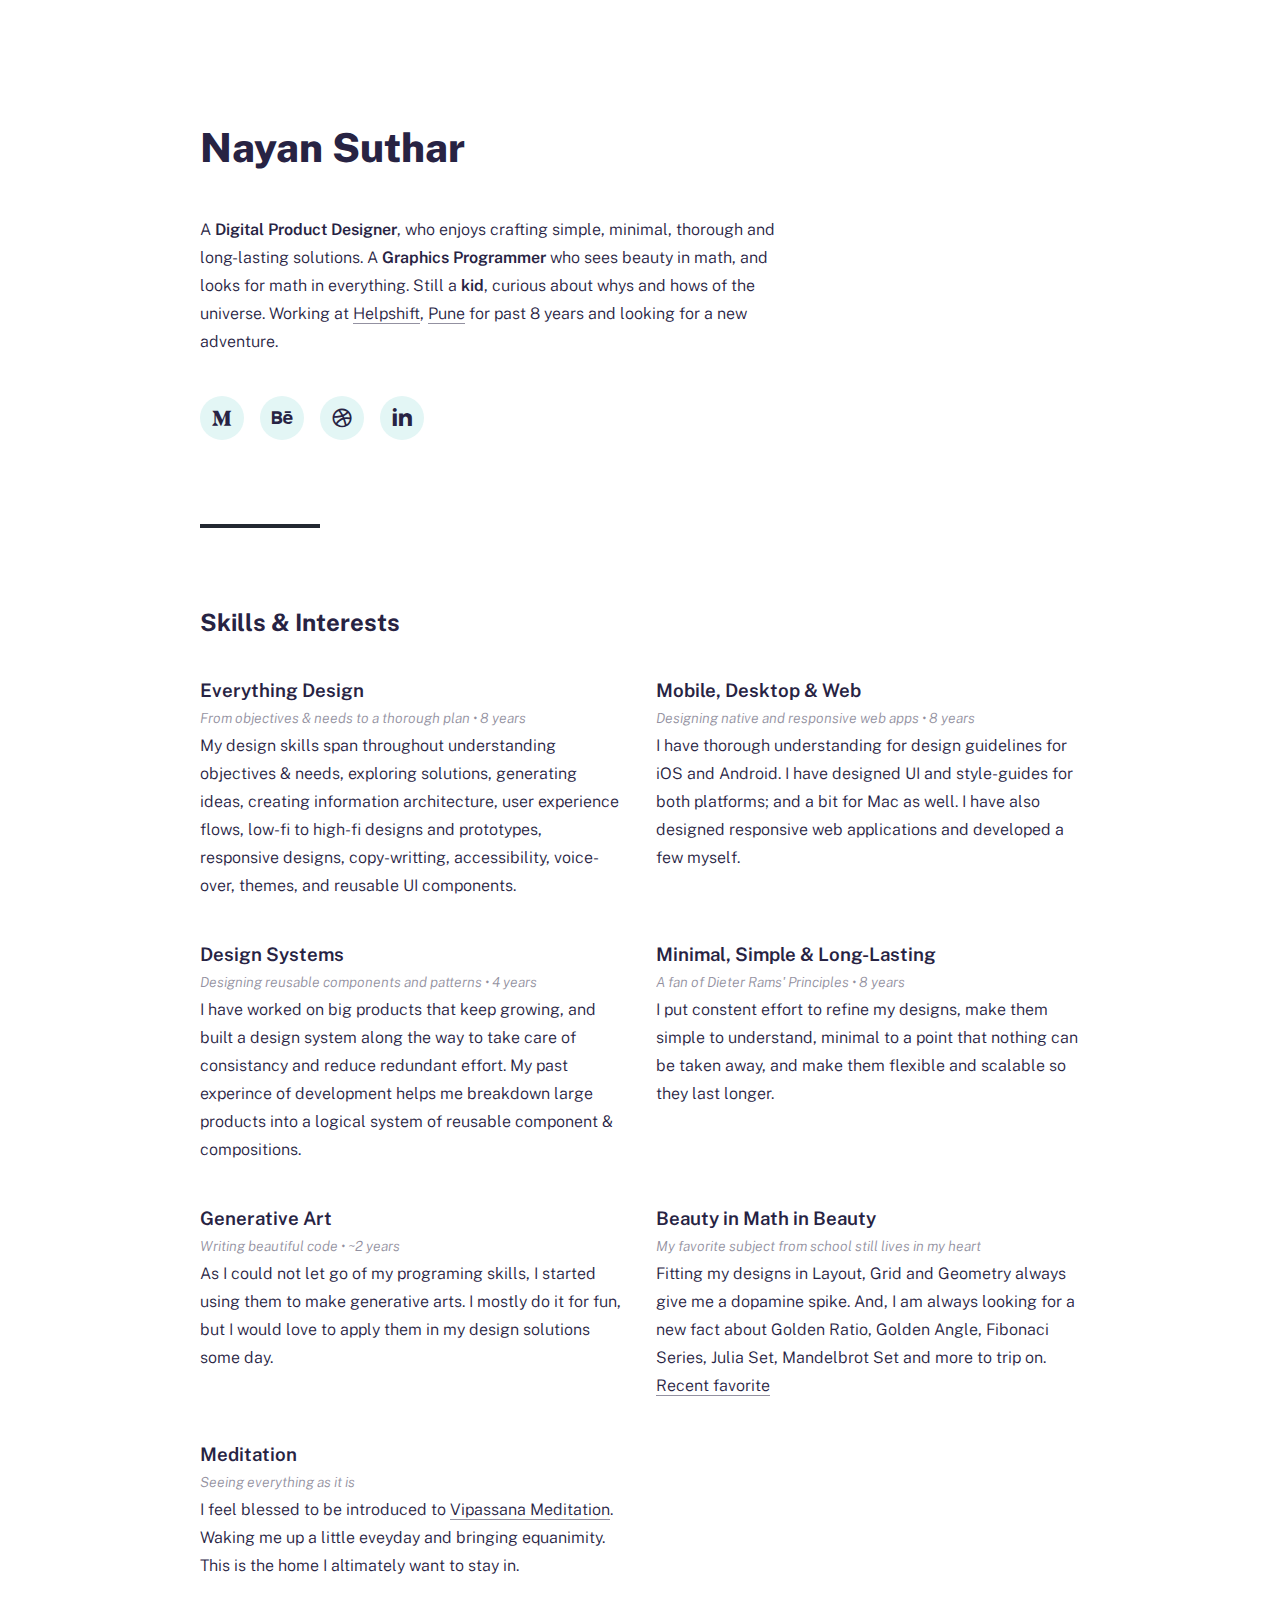
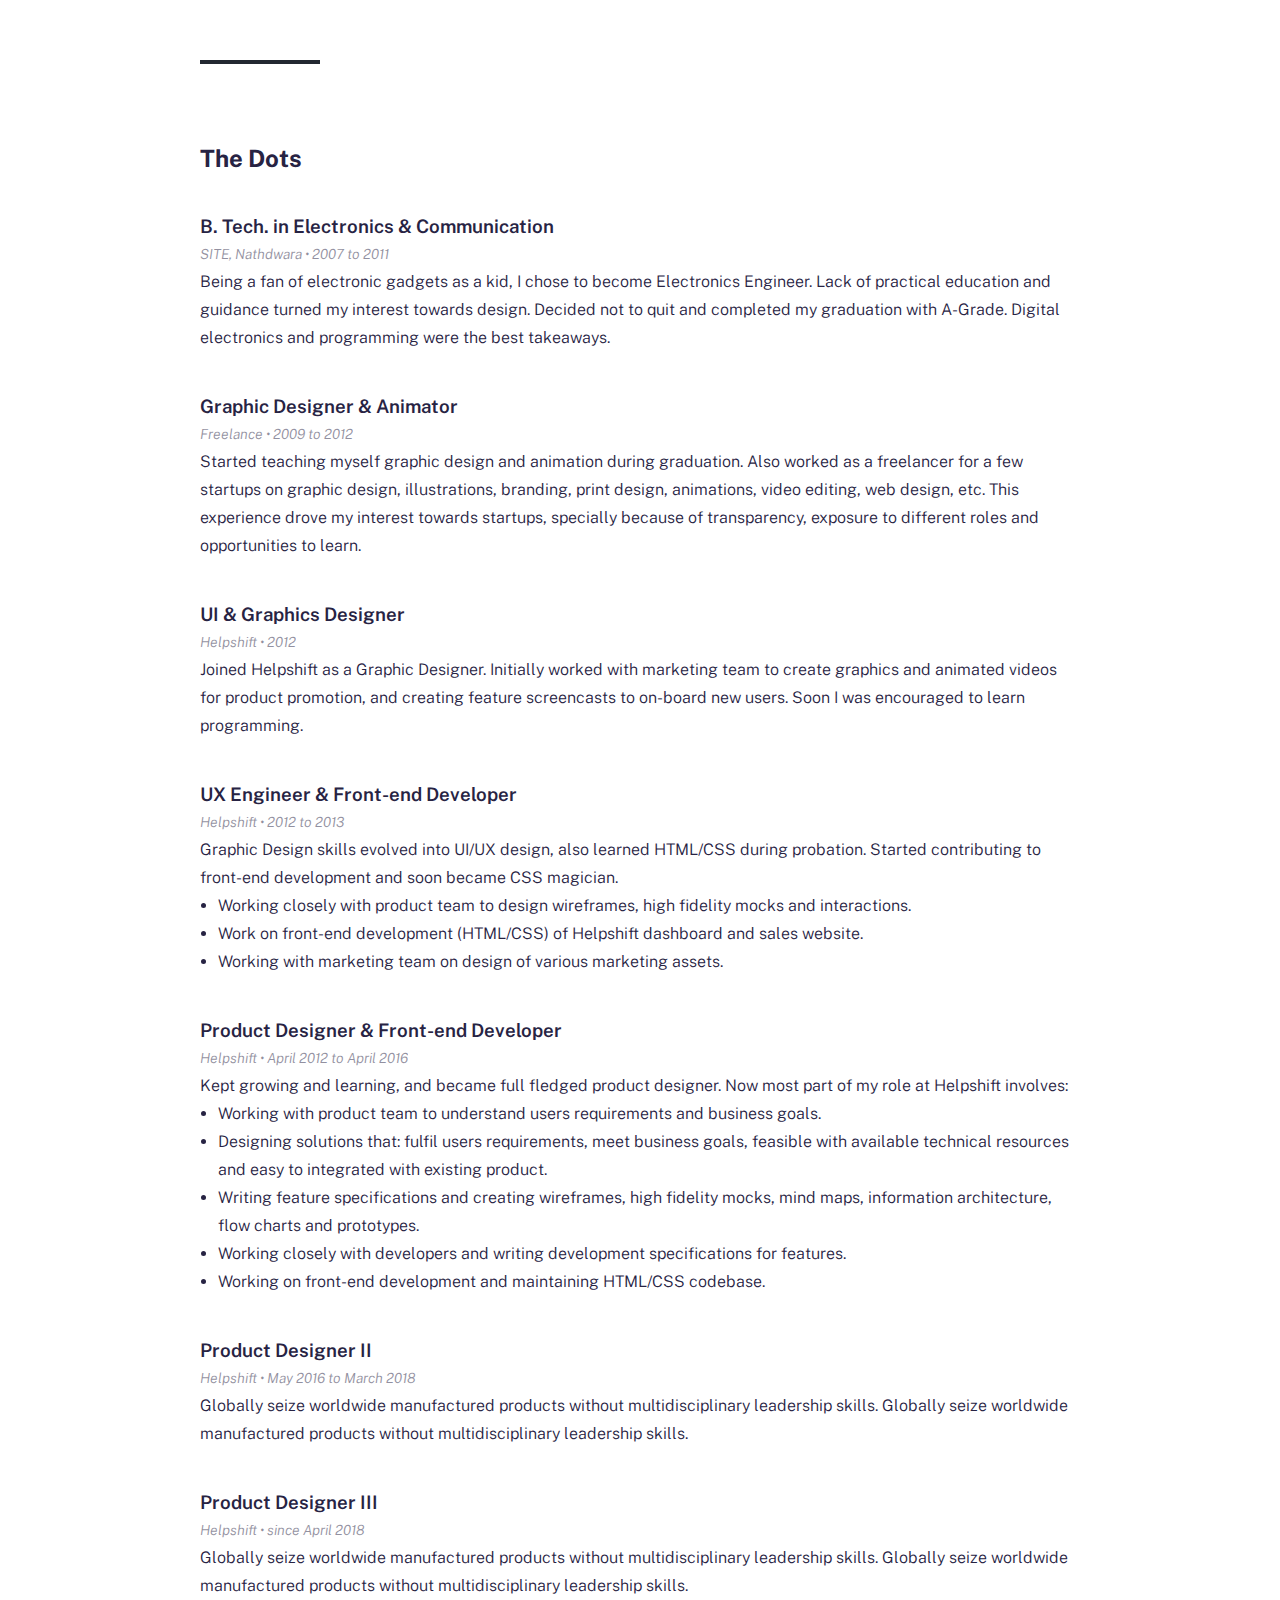
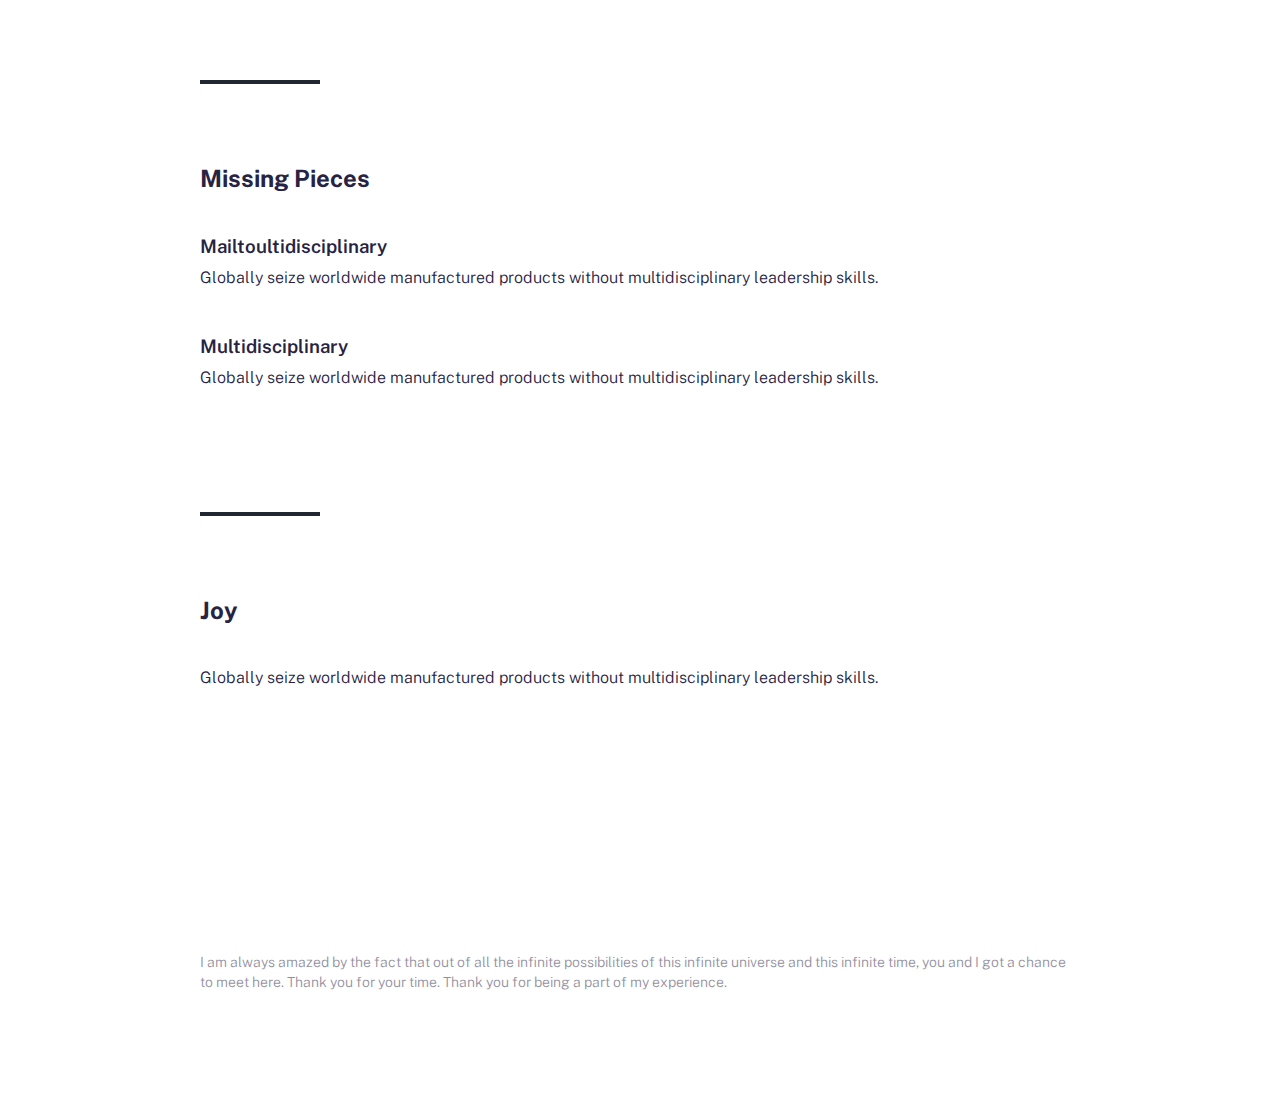
==== about/index.html @ 14e22841 "First commit with the existing code" ====
<!DOCTYPE html>
<html lang="en" dir="ltr">
  <head>
    <meta charset="utf-8">
    <meta name="viewport" content="width=device-width, initial-scale=1">
    <link href="https://fonts.googleapis.com/css?family=Public+Sans:300,600,700,800&display=swap" rel="stylesheet">
    <link rel="shortcut icon" type="image/png" href="/images/favicon.png"/>
    <title>About Nayan Suthar</title>
    <link rel="stylesheet" href="/style.css">
  </head>
  <body>
    <div class="page">

      <div class="row">
        <div class="column column--8 column--medium-12">
          <div class="profile">
              <h1 class="profile__name">Nayan Suthar</h1>
              <p class="profile__desc">
                A <strong>Digital Product Designer</strong>, who enjoys crafting simple, minimal, thorough and long-lasting solutions. A <strong>Graphics Programmer</strong> who sees beauty in math, and looks for math in everything. Still a <strong>kid</strong>, curious about whys and hows of the universe. Working at <a href="https://helpshift.com" target="_blank">Helpshift</a>, <a href="https://goo.gl/maps/B87KmS21hD6sEqmP8" target="_blank">Pune</a> for past 8&nbsp;years and looking for a new adventure.</p>
              <div class="profile__links-wrapper">
                <a class="profile__link" target="_blank"
                  href="https://medium.com/@nynsuthar" ><span>&#xF002;</span></a>
                <a class="profile__link" target="_blank"
                  href="https://www.behance.net/nayansuthar" ><span>&#xF007;</span></a>
                <a class="profile__link" target="_blank"
                  href="https://dribbble.com/nayansuthar" ><span>&#xF006;</span></a>
                <a class="profile__link" target="_blank"
                  href="https://www.linkedin.com/in/nynsuthar/" ><span>&#xF004;</span></a>
                <!-- <a class="profile__link" target="_blank"
                  href="https://twitter.com/nynsuthar" ><span>&#xF003;</span></a> -->
                <!-- <a class="profile__link" target="_blank"
                  href="https://www.instagram.com/suthar.nayan/" ><span>&#xF005;</span></a> -->
              </div>
            </div>
          </div>
      </div>

      <div class="row">
        <div class="column column--2 column--medium-4">
          <div class="line"></div>
        </div>
      </div>

      <div class="resume">
        <div class="row">
          <div class="column column--12">
            <h2 class="resume__section-title">Skills & Interests</h2>
          </div>
        </div>
        <div class="row">
          <div class="column column--6 column--medium-12">
            <h3 class="resume__item-title">Everything Design</h3>
            <small class="resume__item-info">From objectives & needs to a thorough plan • 8 years</small>
            <p class="resume__item-desc">My design skills span throughout understanding objectives & needs, exploring solutions, generating ideas, creating information architecture, user experience flows, low-fi to high-fi designs and prototypes, responsive designs, copy-writting, accessibility, voice-over, themes, and reusable UI components.</p>
          </div>
          <div class="column column--6 column--medium-12">
            <h3 class="resume__item-title">Mobile, Desktop & Web</h3>
            <small class="resume__item-info">Designing native and responsive web apps • 8 years</small>
            <p class="resume__item-desc">I have thorough understanding for design guidelines for iOS and Android. I have designed UI and style-guides for both platforms; and a bit for Mac as well. I have also designed responsive web applications and developed a few myself.</p>
          </div>
        </div>

        <div class="row">
          <div class="column column--6 column--medium-12">
            <h3 class="resume__item-title">Design Systems</h3>
            <small class="resume__item-info">Designing reusable components and patterns • 4 years</small>
            <p class="resume__item-desc">I have worked on big products that keep growing, and built a design system along the way to take care of consistancy and reduce redundant effort. My past experince of development helps me breakdown large products into a logical system of reusable component & compositions.</p>
          </div>
          <div class="column column--6 column--medium-12">
            <h3 class="resume__item-title">Minimal, Simple & Long-Lasting</h3>
            <small class="resume__item-info">A fan of Dieter Rams' Principles • 8 years</small>
            <p class="resume__item-desc">I put constent effort to refine my designs, make them simple to understand, minimal to a point that nothing can be taken away, and make them flexible and scalable so they last longer.</p>
          </div>
        </div>

        <div class="row">
          <div class="column column--6 column--medium-12">
            <h3 class="resume__item-title">Generative Art</h3>
            <small class="resume__item-info">Writing beautiful code • ~2 years</small>
            <p class="resume__item-desc">As I could not let go of my programing skills, I started using them to make generative arts. I mostly do it for fun, but I would love to apply them in my design solutions some day.</p>
          </div>

          <div class="column column--6 column--medium-12">
            <h3 class="resume__item-title">Beauty in Math in Beauty</h3>
            <small class="resume__item-info">My favorite subject from school still lives in my heart</small>
            <p class="resume__item-desc">Fitting my designs in Layout, Grid and Geometry always give me a dopamine spike. And, I am always looking for a new fact about Golden Ratio, Golden Angle, Fibonaci Series, Julia Set, Mandelbrot Set and more to trip on. <a href="https://www.youtube.com/watch?v=ovJcsL7vyrk" target="_blank">Recent favorite</a></p>
          </div>
        </div>

        <div class="row">
          <div class="column column--6 column--medium-12">
            <h3 class="resume__item-title">Meditation</h3>
            <small class="resume__item-info">Seeing everything as it is</small>
            <p class="resume__item-desc--last">I feel blessed to be introduced to <a href="https://www.dhamma.org/en-US/about/vipassana" target="_blank">Vipassana Meditation</a>. Waking me up a little eveyday and bringing equanimity. This is the home I altimately want to stay in.</p>
          </div>
        </div>
      </div>

      <div class="row">
        <div class="column column--2 column--medium-4">
          <div class="line"></div>
        </div>
      </div>

      <div class="row">
        <div class="column column--12">
          <div class="resume">
            <h2 class="resume__section-title">The Dots</h2>

            <h3 class="resume__item-title">B. Tech. in Electronics & Communication</h3>
            <small class="resume__item-info">SITE, Nathdwara • 2007 to 2011</small>
            <p class="resume__item-desc">Being a fan of electronic gadgets as a kid, I chose to become Electronics Engineer. Lack of practical education and guidance turned my interest towards design. Decided not to quit and completed my graduation with A-Grade. Digital electronics and programming were the best takeaways. </p>

            <h3 class="resume__item-title">Graphic	Designer	&	Animator</h3>
            <small class="resume__item-info">Freelance • 2009 to 2012</small>
            <p class="resume__item-desc">Started teaching myself graphic design and animation during graduation. Also worked as a freelancer for a few startups on graphic design, illustrations, branding, print design, animations, video editing, web design, etc. This experience drove my interest towards startups, specially because of transparency, exposure to different roles and opportunities to learn. </p>

            <h3 class="resume__item-title">UI & Graphics	Designer</h3>
            <small class="resume__item-info">Helpshift • 2012</small>
            <p class="resume__item-desc">Joined Helpshift as a Graphic Designer. Initially worked with marketing team to create graphics and animated videos for product promotion, and creating feature screencasts to on-board new users. Soon I was encouraged to learn programming. </p>

            <h3 class="resume__item-title">UX	Engineer	&	Front-end	Developer</h3>
            <small class="resume__item-info">Helpshift • 2012 to 2013</small>
            <p class="resume__item-desc--last">Graphic Design skills evolved into UI/UX design, also learned HTML/CSS during probation. Started contributing to front-end development and soon became CSS magician.</p>
            <ul class="resume__item-list">
              <li class="resume__item-point">Working closely with product team to design wireframes, high fidelity mocks and interactions.</li>
              <li class="resume__item-point">Work on front-end development (HTML/CSS) of Helpshift dashboard and sales website.</li>
              <li class="resume__item-point">Working with marketing team on design of various marketing assets.</li>
            </ul>

            <h3 class="resume__item-title">Product	Designer	&	Front-end	Developer</h3>
            <small class="resume__item-info">Helpshift • April 2012 to April 2016</small>
            <p class="resume__item-desc--last">Kept growing and learning, and became full fledged product designer. Now most part of my role at Helpshift involves:</p>
            <ul class="resume__item-list">
              <li class="resume__item-point">Working with product team to understand users requirements and business goals.</li>
              <li class="resume__item-point">Designing solutions that: fulfil users requirements, meet business goals, feasible with available technical resources and easy to integrated with existing product.</li>
              <li class="resume__item-point">Writing feature specifications and creating wireframes, high fidelity mocks, mind maps, information architecture, flow charts and prototypes.</li>
              <li class="resume__item-point">Working closely with developers and writing development specifications for features.</li>
              <li class="resume__item-point">Working on front-end development and maintaining HTML/CSS codebase.</li>
            </ul>

            <h3 class="resume__item-title">Product Designer II</h3>
            <small class="resume__item-info">Helpshift • May 2016 to March 2018</small>
            <p class="resume__item-desc">Globally seize worldwide manufactured products without multidisciplinary leadership skills. Globally seize worldwide manufactured products without multidisciplinary leadership skills.</p>

            <h3 class="resume__item-title">Product Designer III</h3>
            <small class="resume__item-info">Helpshift • since April 2018</small>
            <p class="resume__item-desc--last">Globally seize worldwide manufactured products without multidisciplinary leadership skills. Globally seize worldwide manufactured products without multidisciplinary leadership skills.</p>
          </div>
        </div>
      </div>

      <div class="row">
        <div class="column column--2 column--medium-4">
          <div class="line"></div>
        </div>
      </div>

      <div class="row">
        <div class="column column--12">
          <div class="resume">
            <h2 class="resume__section-title">Missing Pieces</h2>
            <h3 class="resume__item-title">Mailtoultidisciplinary</h3>
            <p class="resume__item-desc">Globally seize worldwide manufactured products without multidisciplinary leadership skills.</p>
            <h3 class="resume__item-title">Multidisciplinary</h3>
            <p class="resume__item-desc">Globally seize worldwide manufactured products without multidisciplinary leadership skills.</p>
          </div>
        </div>
      </div>

      <div class="row">
        <div class="column column--2 column--medium-4">
          <div class="line"></div>
        </div>
      </div>

      <div class="row">
        <div class="column column--12">
          <div class="resume">
            <h2 class="resume__section-title">Joy</h2>
            <p class="resume__item-desc">Globally seize worldwide manufactured products without multidisciplinary leadership skills.</p>
            <div class="resume__gallery">
              <a class="resume__gallery-item" target="_blank"
                  href="https://www.youtube.com/watch?v=xG-3NpC30xA"
                  style="background-image: url(/images/shivratri.png)"></a>
              <a class="resume__gallery-item" target="_blank"
                  href="https://www.youtube.com/watch?v=dB4ZTGUsfxY"
                  style="background-image: url(/images/the-universe.jpg)"></a>
              <a class="resume__gallery-item" target="_blank"
                  href="https://www.youtube.com/watch?v=rAn-AWXtHv0"
                  style="background-image: url(/images/imagine-remastered.jpg)"></a>
              <a class="resume__gallery-item" target="_blank"
                  href="https://www.youtube.com/watch?v=8scSwaKbE64"
                  style="background-image: url(/images/nowhere-man.jpg)"></a>
              <a class="resume__gallery-item" target="_blank"
                  href="https://www.youtube.com/watch?v=SlPhMPnQ58k"
                  style="background-image: url(/images/memories-maroon.jpg)"></a>
              <a class="resume__gallery-item" target="_blank"
                  href="https://www.youtube.com/watch?v=ZV27FvZjq-o"
                  style="background-image: url(/images/it-isnt.jpg)"></a>
            </div>
          </div>
        </div>
      </div>

      <div class="row">
        <div class="column column--12">

        </div>
      </div>

      <div class="row">
        <div class="column column--12">
          <small class="footnote">I am always amazed by the fact that out of all the infinite possibilities of this infinite universe and this infinite time, you and I got a chance to meet here. Thank you for your time. Thank you for being a part of my experience.</small>
        </div>
      </div>

    </div>

    <script type="text/javascript" src="script.js"></script>
  </body>
</html>
---- style.css ----
/**
  * Font
  */
  @font-face {
    font-family: "nsicons";
    src: url(/fonts/nsicons.eot), url(/fonts/nsicons.woff), url(/fonts/nsicons.woff2);
  }


/**
  * Global
  */
* {
  padding: 0;
  margin: 0;
  box-sizing: border-box;
  font-family: 'Public Sans', sans-serif;
  -webkit-font-smoothing: antialiased;
  -moz-osx-font-smoothing: grayscale;
}
html, body {
  width: 100%;
  height: 100%;
  background: #FFF;

  font-weight: 300;
  font-size: 16px;
  line-height: 28px;
  color: #272343;
}
p {
  font-weight: 300;
  font-size: 16px;
  line-height: 28px;
  color: #272343;
}
small {
  opacity: 0.5;
  font-size: 14px;
  line-height: 20px;
  color: #272343;
}
strong {
  font-weight: 600;
}
a, a:visited {
  text-decoration: none;
  color: #272343;
  border-bottom: 1px solid rgba(39, 35, 67, 0.5);
  cursor: pointer;
}
a:hover {
  background: linear-gradient(to bottom, rgba(227, 246, 245, 0) 0%, rgba(227, 246, 245, 1) 100%);
  border-bottom: 1px solid #272343;
}
a:focus {
  outline-width: 0;
  box-shadow: 0 0 0px 4px #BAE8E9;
}


/**
  * Layout
  */
.page {
  max-width: 1040px;
  padding: 128px 64px;
  margin: 0 auto;
}
.row {
  overflow: hidden;
}
.column {
  width: 100%;
  padding: 0 16px;
  float: left;
}
.column:last-child {
  float: right;
}
.column:only-child {
  float: none;
}
.column--1 { width: 8.3333%; }
.column--2 { width: 16.6666%; }
.column--3 { width: 25%; }
.column--4 { width: 33.3333%; }
.column--5 { width: 41.6666%; }
.column--6 { width: 50%; }
.column--7 { width: 58.3333%; }
.column--8 { width: 66.6666%; }
.column--9 { width: 75%; }
.column--10 { width: 83.3333%; }
.column--11 { width: 91.6666%; }
.column--12 { width: 100%; }

@media only screen and (max-width: 680px) {
  .page { padding: 128px 32px; }
  .column--medium-1 { width: 8.3333%; }
  .column--medium-2 { width: 16.6666%; }
  .column--medium-3 { width: 25%; }
  .column--medium-4 { width: 33.3333%; }
  .column--medium-5 { width: 41.6666%; }
  .column--medium-6 { width: 50%; }
  .column--medium-7 { width: 58.3333%; }
  .column--medium-8 { width: 66.6666%; }
  .column--medium-9 { width: 75%; }
  .column--medium-10 { width: 83.3333%; }
  .column--medium-11 { width: 91.6666%; }
  .column--medium-12 { width: 100%; }
}


/**
  * Profile
  */
.profile {}
.profile__name {
  font-weight: 800;
  font-size: 40px;
  line-height: 40px;
  color: #272343;
  margin-bottom: 48px;
}
.profile__desc {
  margin-bottom: 8px;
}
.profile__desc strong {
  font-weight: 600;
}

.profile__links-wrapper {
  font-size: 0;
  margin: 40px 0 0;
}
.profile__link {
  display: inline-block;
  position: relative;
  width: 44px;
  height: 44px;
  border-radius: 50%;
  background: #E3F6F5;
  color: #272343;
  font-size: 24px;
  text-decoration: none;
  text-align: center;
  line-height: 44px;
  margin-right: 16px;
  border: none;
}
.profile__link span {
  font-family: "nsicons";
  position: relative;
  z-index: 2;
}
.profile__link:before {
  content: "";
  position: absolute;
  border-radius: 50%;
  top: 50%;
  left: 50%;
  width: 0%;
  height: 0%;
  background: #BAE8E9;
  opacity: 0;
  transition: all 0.25s ease-out 0s;
  z-index: 1;
}
.profile__link:hover {
  background: #E3F6F5;
  border: none;
}
.profile__link:hover:before {
  top: 0%;
  left: 0%;
  width: 100%;
  height: 100%;
  opacity: 1;
}
.profile__link:last-child {
  margin-right: 0;
}


/**
  * Line
  */
.line, .line--light {
  width: 100%;
  height: 4px;
  background: #222831;
  margin: 80px 0;
}


/**
  * Pills
  */
.pills {
  margin: 128px 0 64px;
  font-size: 0;
  user-select: none;
}

.pills__item {
  display: inline-block;
  height: 32px;
  border: 1px solid #393E46;
  border-radius: 16px;
  font-size: 12px;
  line-height: 30px;
  font-weight: 600;
  padding: 0 15px;
  color: #393E46;
  margin-right: 16px;
  cursor: pointer;
}

.pills__item:not([data-selected="true"]):hover {
  background: rgba(57, 62, 70, 0.08);
}

.pills__item[data-selected="true"] {
  background: #393E46;
  color: #FFF;
  cursor: default;
}


/**
  * Project
  */
.project {
  margin-bottom: 64px;
}

.project__image {
  width: 100%;
  margin: 0 0 8px;
  position: relative;
}

.project__image img {
  display: block;
  width: 100%;
}

.project__image:after {
  content: "";
  display: block;
  box-shadow: 0 0 0 1px rgba(0,0,0,0.08) inset;
  position: absolute;
  top: 0;
  left: 0;
  width: 100%;
  height: 100%;
}


/**
  * Resume
  */
.resume {}

.resume__section-title {
  margin: 0 0 40px;
}

.resume__item-title {
  margin: 0 0 4px;
  font-weight: 600;
}

.resume__item-info {
  display: block;
  margin: 0 0 4px;
  font-style: italic;
}

.resume__item-desc, .resume__item-list {
  margin-bottom: 40px;
}
.resume__item-list {
  padding-left: 18px;
  list-style: disc;
}

.resume__item-desc--last {
  margin-bottom: 0;
}

.resume__gallery {
  margin: 0 -10px;
}
.resume__gallery:after {
  content: "";
  clear: both;
  display: table;
}
.resume__gallery-item {
  display: block;
  float: left;
  width: 120px;
  height: 120px;
  margin: 0 10px 20px;
  border-radius: 2px;
  border: none;
  background-size: cover;
  opacity: 0.85;
}
.resume__gallery-item:hover {
  border: none;
  background-size: cover;
  opacity: 1;
}

/**
  * Footnote
  */

.footnote {
  display: block;
  margin: 80px 0 0;
}
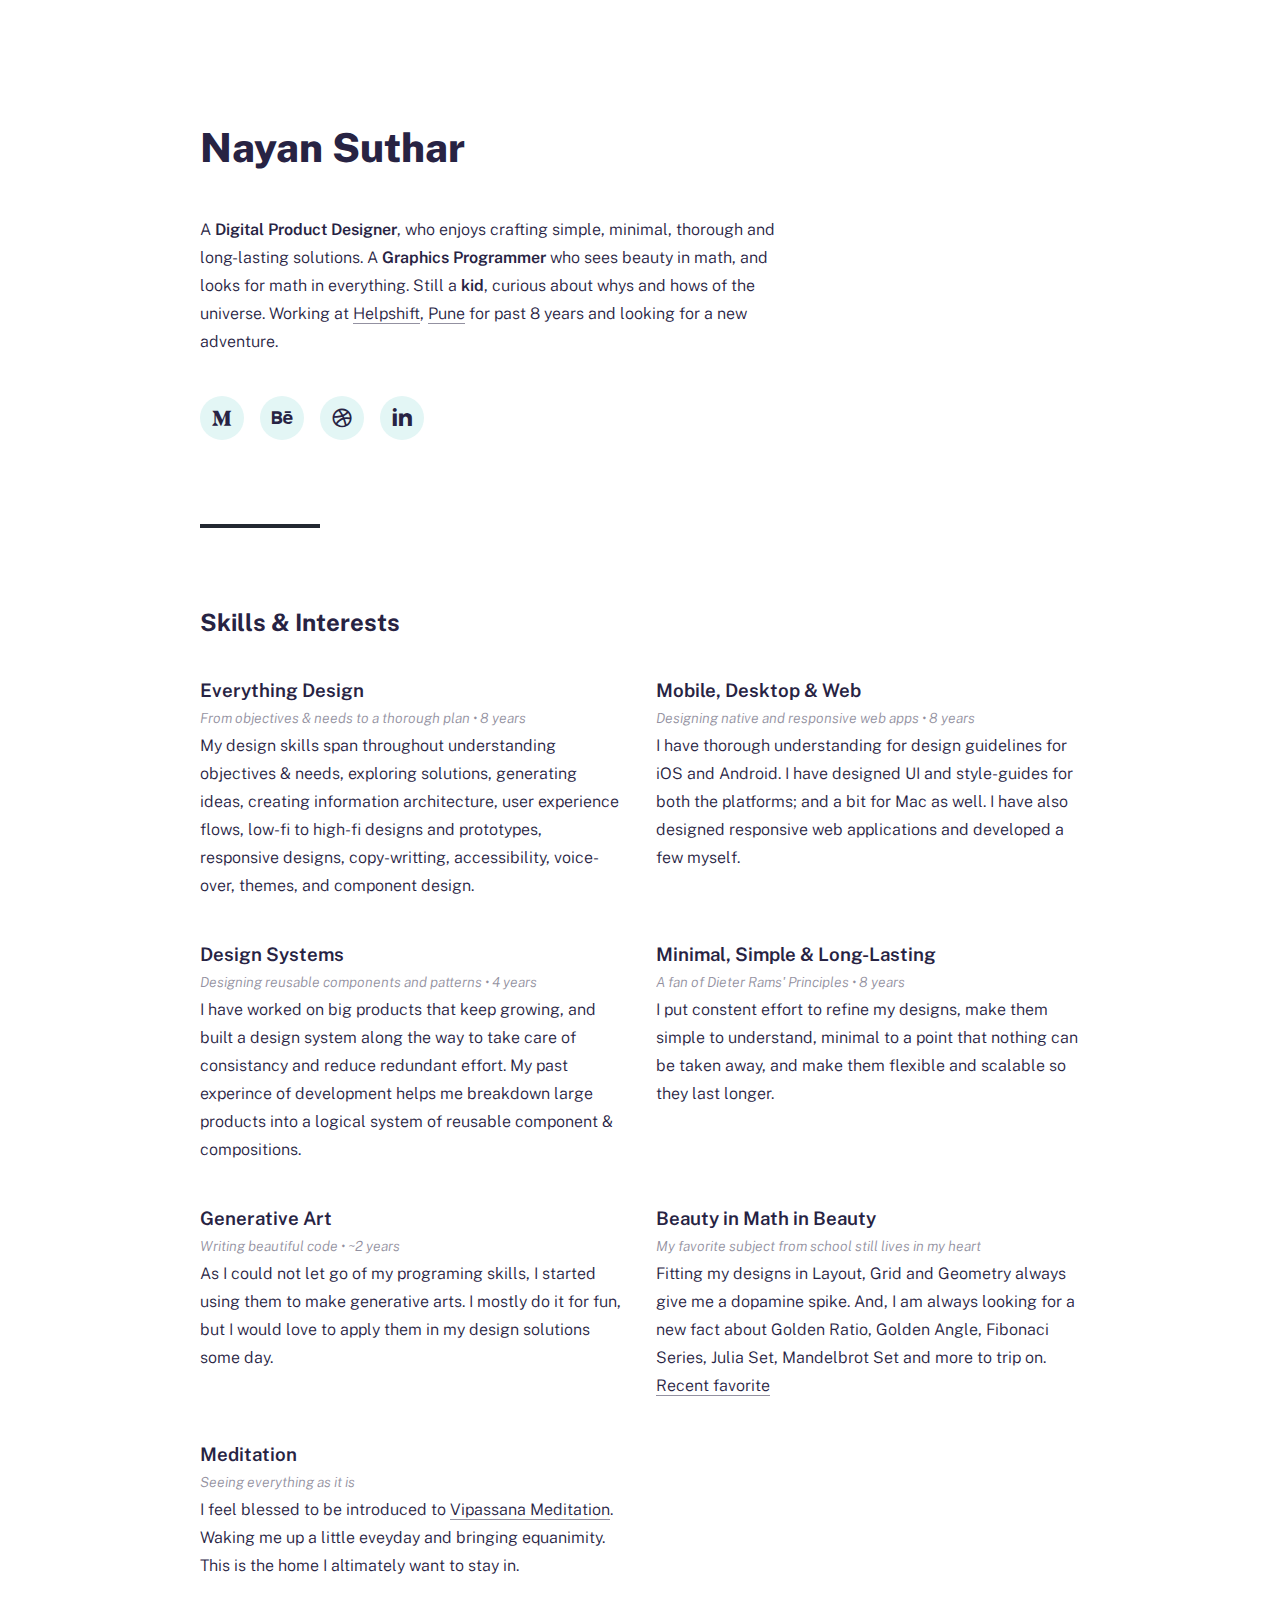
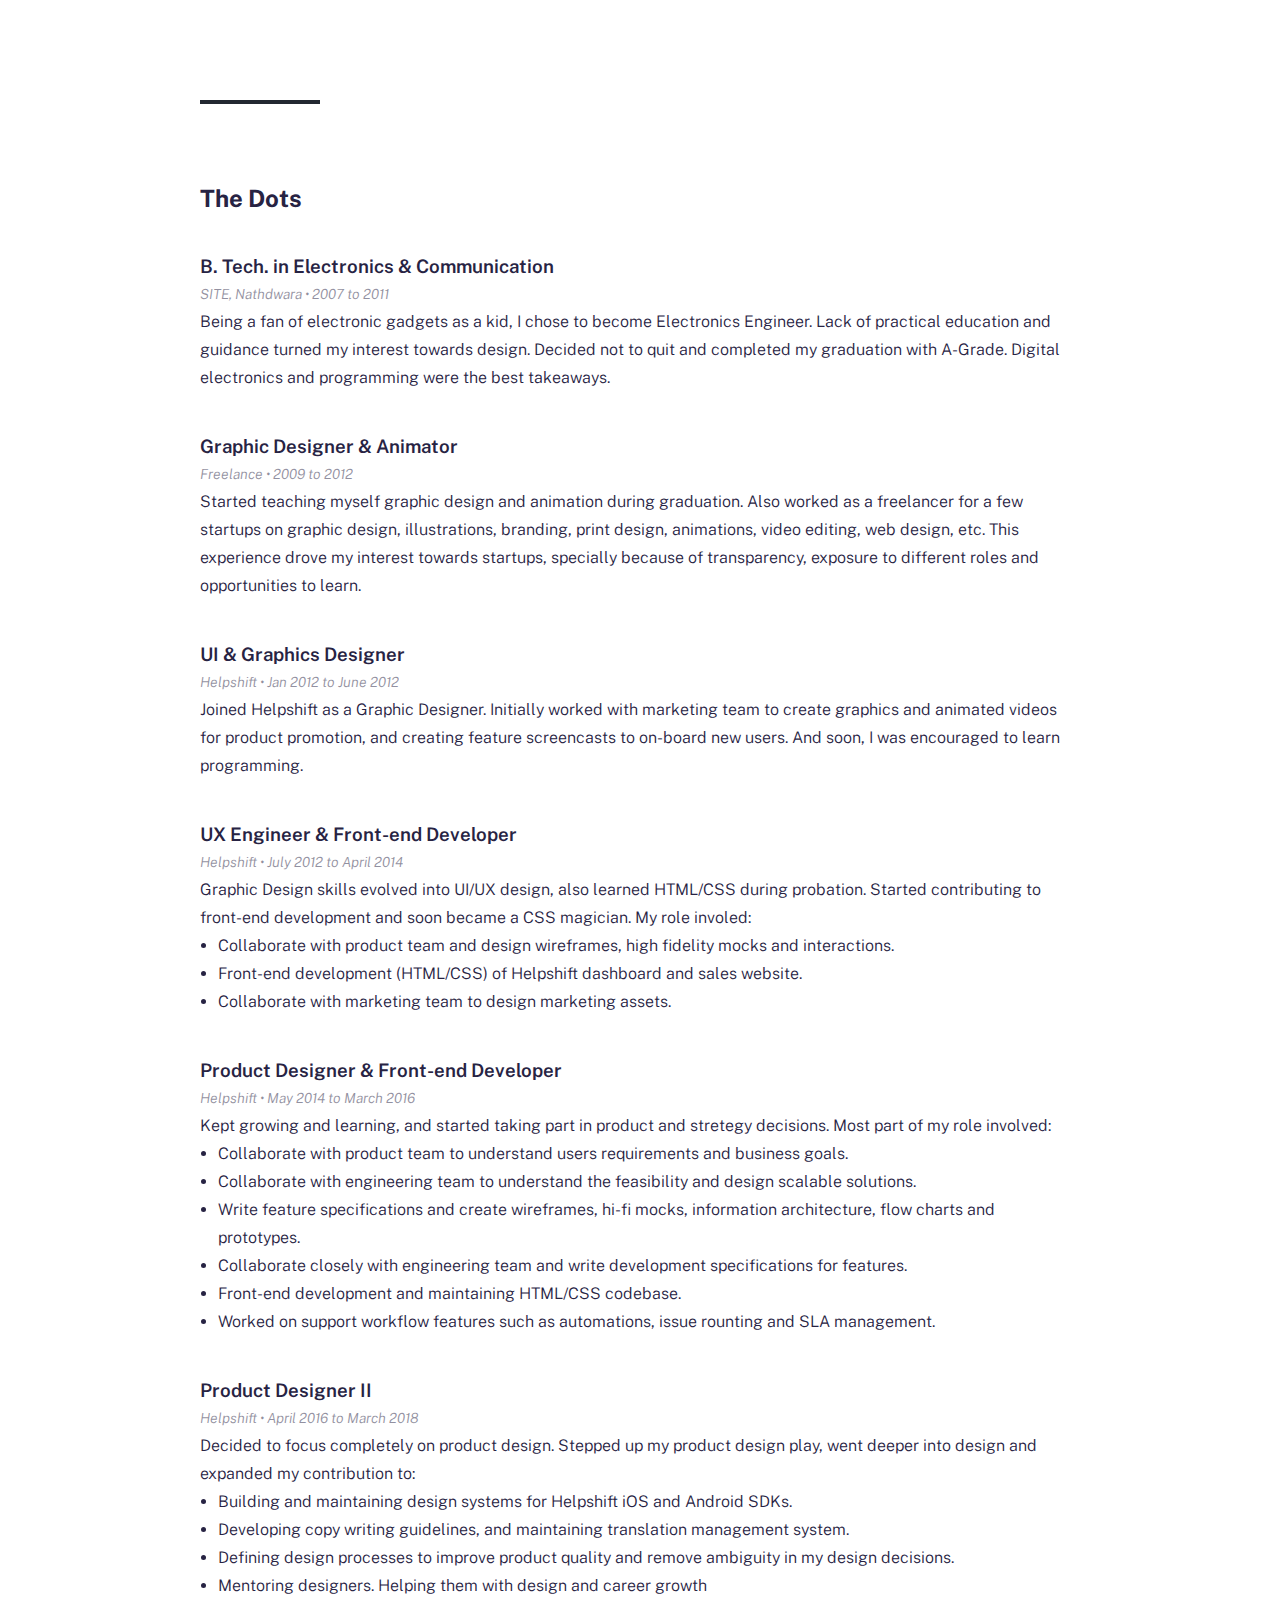
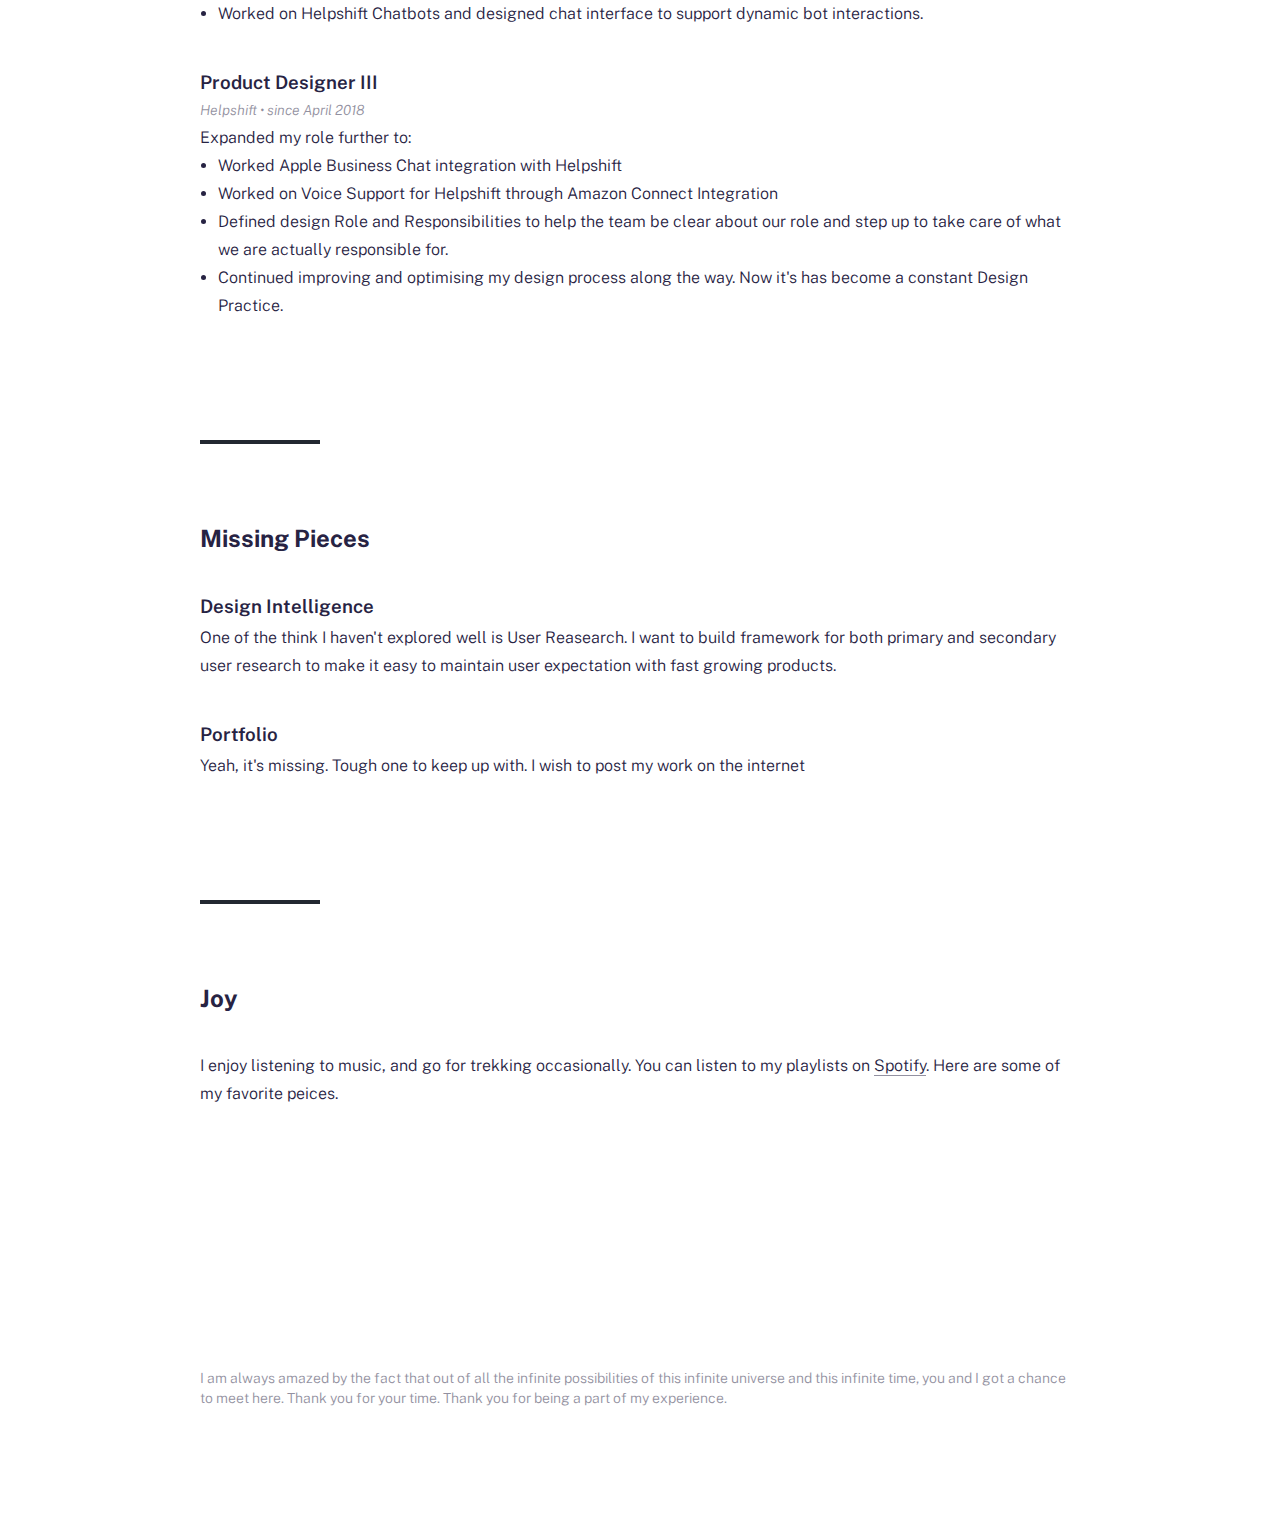
==== commit 9b542ead: "Add details to About page" ====
--- a/about/index.html
+++ b/about/index.html
@@ -51,12 +51,12 @@
           <div class="column column--6 column--medium-12">
             <h3 class="resume__item-title">Everything Design</h3>
             <small class="resume__item-info">From objectives & needs to a thorough plan • 8 years</small>
-            <p class="resume__item-desc">My design skills span throughout understanding objectives & needs, exploring solutions, generating ideas, creating information architecture, user experience flows, low-fi to high-fi designs and prototypes, responsive designs, copy-writting, accessibility, voice-over, themes, and reusable UI components.</p>
+            <p class="resume__item-desc">My design skills span throughout understanding objectives & needs, exploring solutions, generating ideas, creating information architecture, user experience flows, low-fi to high-fi designs and prototypes, responsive designs, copy-writting, accessibility, voice-over, themes, and component design.</p>
           </div>
           <div class="column column--6 column--medium-12">
             <h3 class="resume__item-title">Mobile, Desktop & Web</h3>
             <small class="resume__item-info">Designing native and responsive web apps • 8 years</small>
-            <p class="resume__item-desc">I have thorough understanding for design guidelines for iOS and Android. I have designed UI and style-guides for both platforms; and a bit for Mac as well. I have also designed responsive web applications and developed a few myself.</p>
+            <p class="resume__item-desc">I have thorough understanding for design guidelines for iOS and Android. I have designed UI and style-guides for both the platforms; and a bit for Mac as well. I have also designed responsive web applications and developed a few myself.</p>
           </div>
         </div>
 
@@ -86,12 +86,11 @@
             <p class="resume__item-desc">Fitting my designs in Layout, Grid and Geometry always give me a dopamine spike. And, I am always looking for a new fact about Golden Ratio, Golden Angle, Fibonaci Series, Julia Set, Mandelbrot Set and more to trip on. <a href="https://www.youtube.com/watch?v=ovJcsL7vyrk" target="_blank">Recent favorite</a></p>
           </div>
         </div>
-
         <div class="row">
           <div class="column column--6 column--medium-12">
             <h3 class="resume__item-title">Meditation</h3>
             <small class="resume__item-info">Seeing everything as it is</small>
-            <p class="resume__item-desc--last">I feel blessed to be introduced to <a href="https://www.dhamma.org/en-US/about/vipassana" target="_blank">Vipassana Meditation</a>. Waking me up a little eveyday and bringing equanimity. This is the home I altimately want to stay in.</p>
+            <p class="resume__item-desc">I feel blessed to be introduced to <a href="https://www.dhamma.org/en-US/about/vipassana" target="_blank">Vipassana Meditation</a>. Waking me up a little eveyday and bringing equanimity. This is the home I altimately want to stay in.</p>
           </div>
         </div>
       </div>
@@ -115,37 +114,51 @@
             <small class="resume__item-info">Freelance • 2009 to 2012</small>
             <p class="resume__item-desc">Started teaching myself graphic design and animation during graduation. Also worked as a freelancer for a few startups on graphic design, illustrations, branding, print design, animations, video editing, web design, etc. This experience drove my interest towards startups, specially because of transparency, exposure to different roles and opportunities to learn. </p>
 
-            <h3 class="resume__item-title">UI & Graphics	Designer</h3>
-            <small class="resume__item-info">Helpshift • 2012</small>
-            <p class="resume__item-desc">Joined Helpshift as a Graphic Designer. Initially worked with marketing team to create graphics and animated videos for product promotion, and creating feature screencasts to on-board new users. Soon I was encouraged to learn programming. </p>
-
-            <h3 class="resume__item-title">UX	Engineer	&	Front-end	Developer</h3>
-            <small class="resume__item-info">Helpshift • 2012 to 2013</small>
-            <p class="resume__item-desc--last">Graphic Design skills evolved into UI/UX design, also learned HTML/CSS during probation. Started contributing to front-end development and soon became CSS magician.</p>
-            <ul class="resume__item-list">
-              <li class="resume__item-point">Working closely with product team to design wireframes, high fidelity mocks and interactions.</li>
-              <li class="resume__item-point">Work on front-end development (HTML/CSS) of Helpshift dashboard and sales website.</li>
-              <li class="resume__item-point">Working with marketing team on design of various marketing assets.</li>
-            </ul>
-
-            <h3 class="resume__item-title">Product	Designer	&	Front-end	Developer</h3>
-            <small class="resume__item-info">Helpshift • April 2012 to April 2016</small>
-            <p class="resume__item-desc--last">Kept growing and learning, and became full fledged product designer. Now most part of my role at Helpshift involves:</p>
-            <ul class="resume__item-list">
-              <li class="resume__item-point">Working with product team to understand users requirements and business goals.</li>
-              <li class="resume__item-point">Designing solutions that: fulfil users requirements, meet business goals, feasible with available technical resources and easy to integrated with existing product.</li>
-              <li class="resume__item-point">Writing feature specifications and creating wireframes, high fidelity mocks, mind maps, information architecture, flow charts and prototypes.</li>
-              <li class="resume__item-point">Working closely with developers and writing development specifications for features.</li>
-              <li class="resume__item-point">Working on front-end development and maintaining HTML/CSS codebase.</li>
+            <h3 class="resume__item-title">UI & Graphics Designer</h3>
+            <small class="resume__item-info">Helpshift • Jan 2012 to June 2012</small>
+            <p class="resume__item-desc">Joined Helpshift as a Graphic Designer. Initially worked with marketing team to create graphics and animated videos for product promotion, and creating feature screencasts to on-board new users. And soon, I was encouraged to learn programming.</p>
+
+            <h3 class="resume__item-title">UX	Engineer & Front-end Developer</h3>
+            <small class="resume__item-info">Helpshift • July 2012 to April 2014</small>
+            <p class="resume__item-desc--last">Graphic Design skills evolved into UI/UX design, also learned HTML/CSS during probation. Started contributing to front-end development and soon became a CSS magician. My role involed:</p>
+            <ul class="resume__item-list">
+              <li class="resume__item-point">Collaborate with product team and design wireframes, high fidelity mocks and interactions.</li>
+              <li class="resume__item-point">Front-end development (HTML/CSS) of Helpshift dashboard and sales website.</li>
+              <li class="resume__item-point">Collaborate with marketing team to design marketing assets.</li>
+            </ul>
+
+            <h3 class="resume__item-title">Product Designer & Front-end Developer</h3>
+            <small class="resume__item-info">Helpshift • May 2014 to March 2016</small>
+            <p class="resume__item-desc--last">Kept growing and learning, and started taking part in product and stretegy decisions. Most part of my role involved:</p>
+            <ul class="resume__item-list">
+              <li class="resume__item-point">Collaborate with product team to understand users requirements and business goals.</li>
+              <li class="resume__item-point">Collaborate with engineering team to understand the feasibility and design scalable solutions.</li>
+              <li class="resume__item-point">Write feature specifications and create wireframes, hi-fi mocks, information architecture, flow charts and prototypes.</li>
+              <li class="resume__item-point">Collaborate closely with engineering team and write development specifications for features.</li>
+              <li class="resume__item-point">Front-end development and maintaining HTML/CSS codebase.</li>
+              <li class="resume__item-point">Worked on support workflow features such as automations, issue rounting and SLA management.</li>
             </ul>
 
             <h3 class="resume__item-title">Product Designer II</h3>
-            <small class="resume__item-info">Helpshift • May 2016 to March 2018</small>
-            <p class="resume__item-desc">Globally seize worldwide manufactured products without multidisciplinary leadership skills. Globally seize worldwide manufactured products without multidisciplinary leadership skills.</p>
+            <small class="resume__item-info">Helpshift • April 2016 to March 2018</small>
+            <p class="resume__item-desc--last">Decided to focus completely on product design. Stepped up my product design play, went deeper into design and expanded my contribution to:</p>
+            <ul class="resume__item-list">
+              <li class="resume__item-point">Building and maintaining design systems for Helpshift iOS and Android SDKs.</li>
+              <li class="resume__item-point">Developing copy writing guidelines, and maintaining translation management system.</li>
+              <li class="resume__item-point">Defining design processes to improve product quality and remove ambiguity in my design decisions.</li>
+              <li class="resume__item-point">Mentoring designers. Helping them with design and career growth</li>
+              <li class="resume__item-point">Worked on Helpshift Chatbots and designed chat interface to support dynamic bot interactions.</li>
+            </ul>
 
             <h3 class="resume__item-title">Product Designer III</h3>
             <small class="resume__item-info">Helpshift • since April 2018</small>
-            <p class="resume__item-desc--last">Globally seize worldwide manufactured products without multidisciplinary leadership skills. Globally seize worldwide manufactured products without multidisciplinary leadership skills.</p>
+            <p class="resume__item-desc--last">Expanded my role further to:</p>
+            <ul class="resume__item-list">
+              <li class="resume__item-point">Worked Apple Business Chat integration with Helpshift</li>
+              <li class="resume__item-point">Worked on Voice Support for Helpshift through Amazon Connect Integration</li>
+              <li class="resume__item-point">Defined design Role and Responsibilities to help the team be clear about our role and step up to take care of what we are actually responsible for.</li>
+              <li class="resume__item-point">Continued improving and optimising my design process along the way. Now it's has become a constant Design Practice.</li>
+            </ul>
           </div>
         </div>
       </div>
@@ -160,10 +173,10 @@
         <div class="column column--12">
           <div class="resume">
             <h2 class="resume__section-title">Missing Pieces</h2>
-            <h3 class="resume__item-title">Mailtoultidisciplinary</h3>
-            <p class="resume__item-desc">Globally seize worldwide manufactured products without multidisciplinary leadership skills.</p>
-            <h3 class="resume__item-title">Multidisciplinary</h3>
-            <p class="resume__item-desc">Globally seize worldwide manufactured products without multidisciplinary leadership skills.</p>
+            <h3 class="resume__item-title">Design Intelligence</h3>
+            <p class="resume__item-desc">One of the think I haven't explored well is User Reasearch. I want to build framework for both primary and secondary user research to make it easy to maintain user expectation with fast growing products.</p>
+            <h3 class="resume__item-title">Portfolio</h3>
+            <p class="resume__item-desc">Yeah, it's missing. Tough one to keep up with. I wish to post my work on the internet</p>
           </div>
         </div>
       </div>
@@ -178,7 +191,7 @@
         <div class="column column--12">
           <div class="resume">
             <h2 class="resume__section-title">Joy</h2>
-            <p class="resume__item-desc">Globally seize worldwide manufactured products without multidisciplinary leadership skills.</p>
+            <p class="resume__item-desc">I enjoy listening to music, and go for trekking occasionally. You can listen to my playlists on <a href="https://open.spotify.com/user/wkib2krv52566p0mo8jtam775?si=GufqLokTS2-xX3xCPzLFsg" target="_blank">Spotify</a>. Here are some of my favorite peices.</p>
             <div class="resume__gallery">
               <a class="resume__gallery-item" target="_blank"
                   href="https://www.youtube.com/watch?v=xG-3NpC30xA"
@@ -203,6 +216,8 @@
         </div>
       </div>
 
+
+
       <div class="row">
         <div class="column column--12">
 
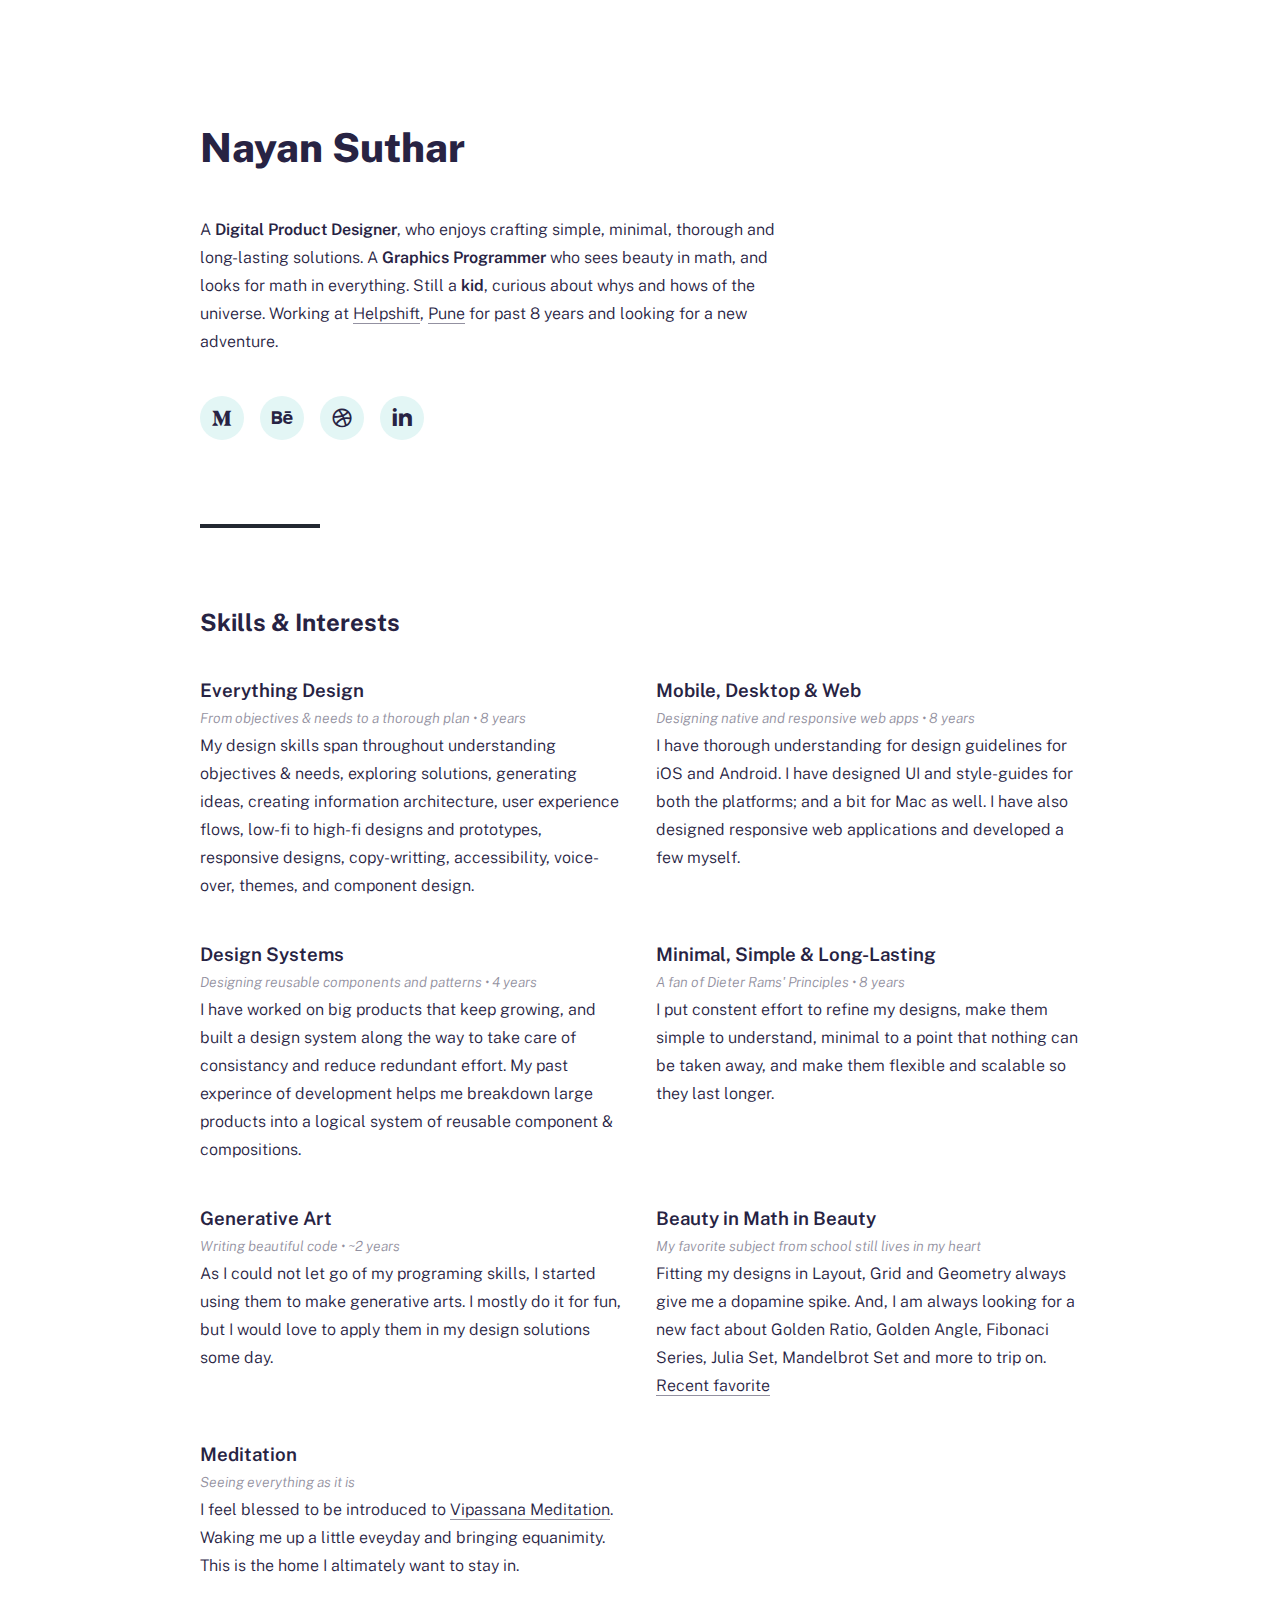
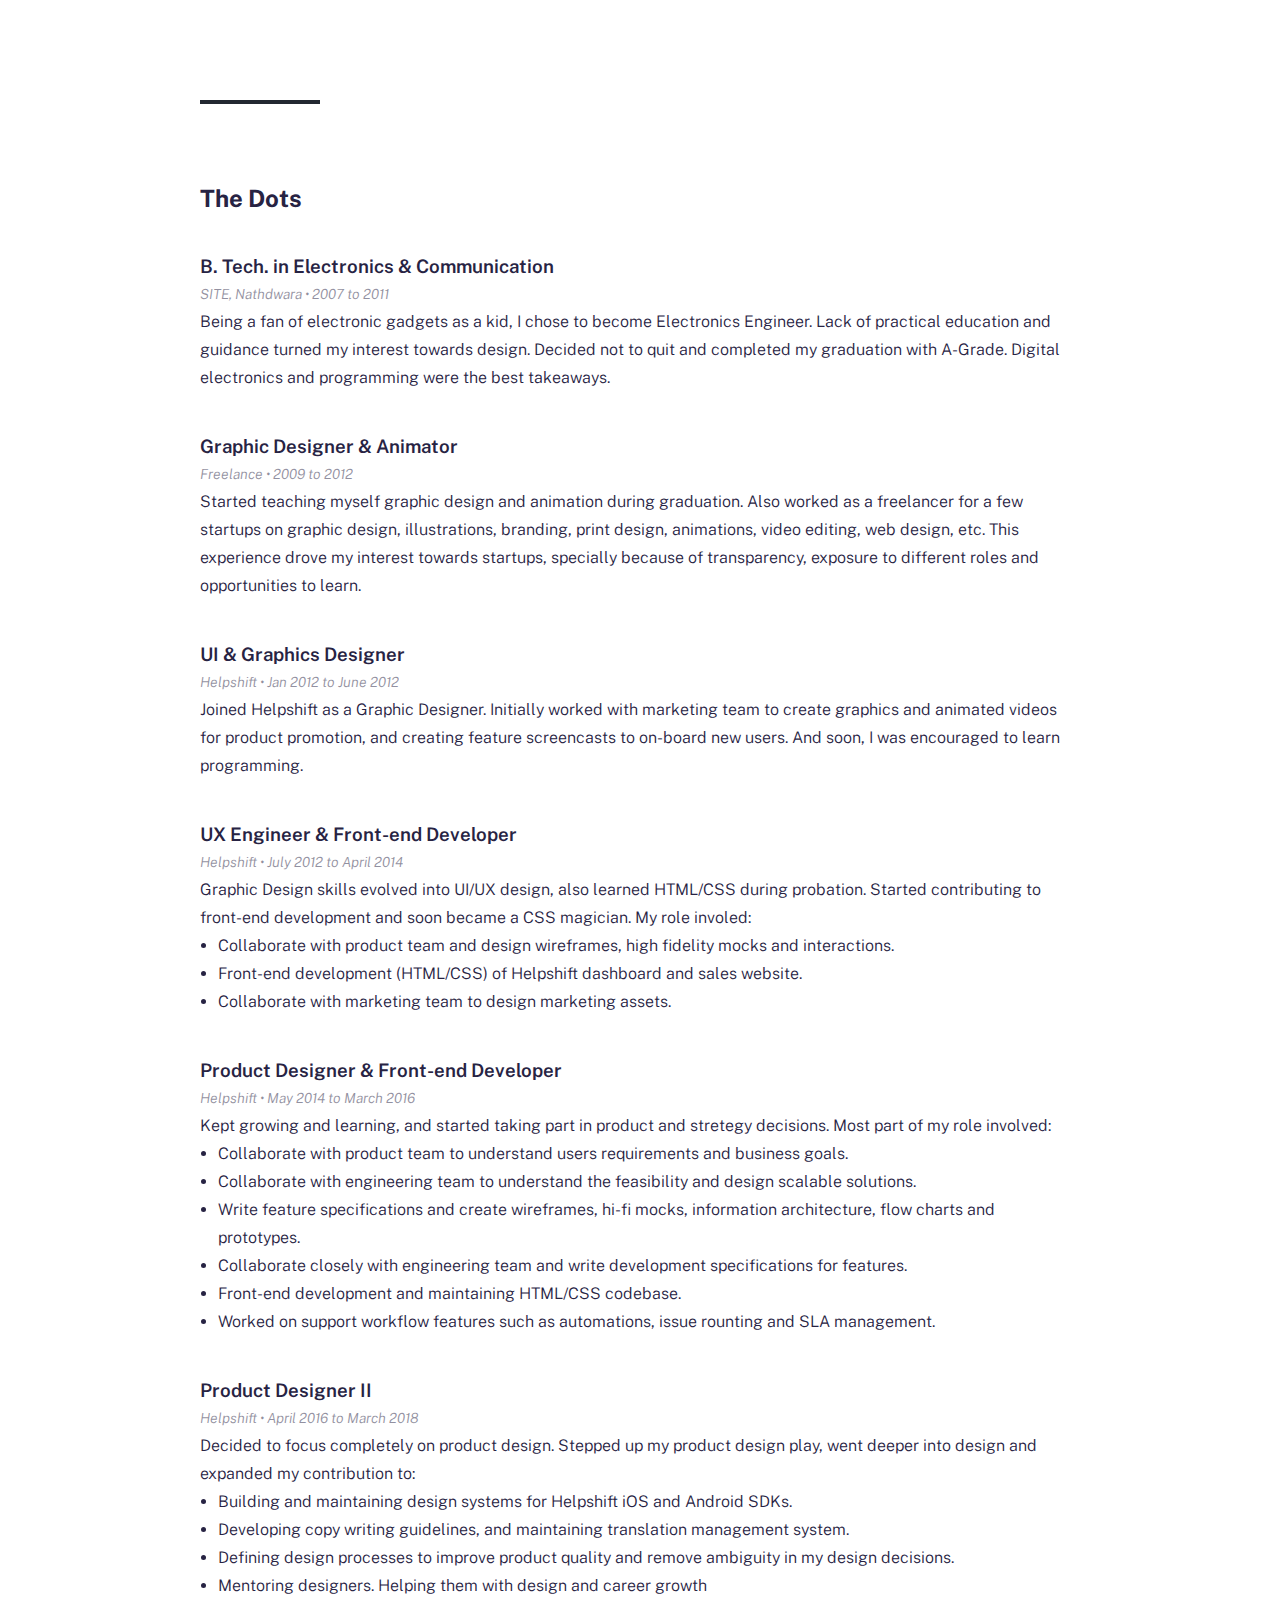
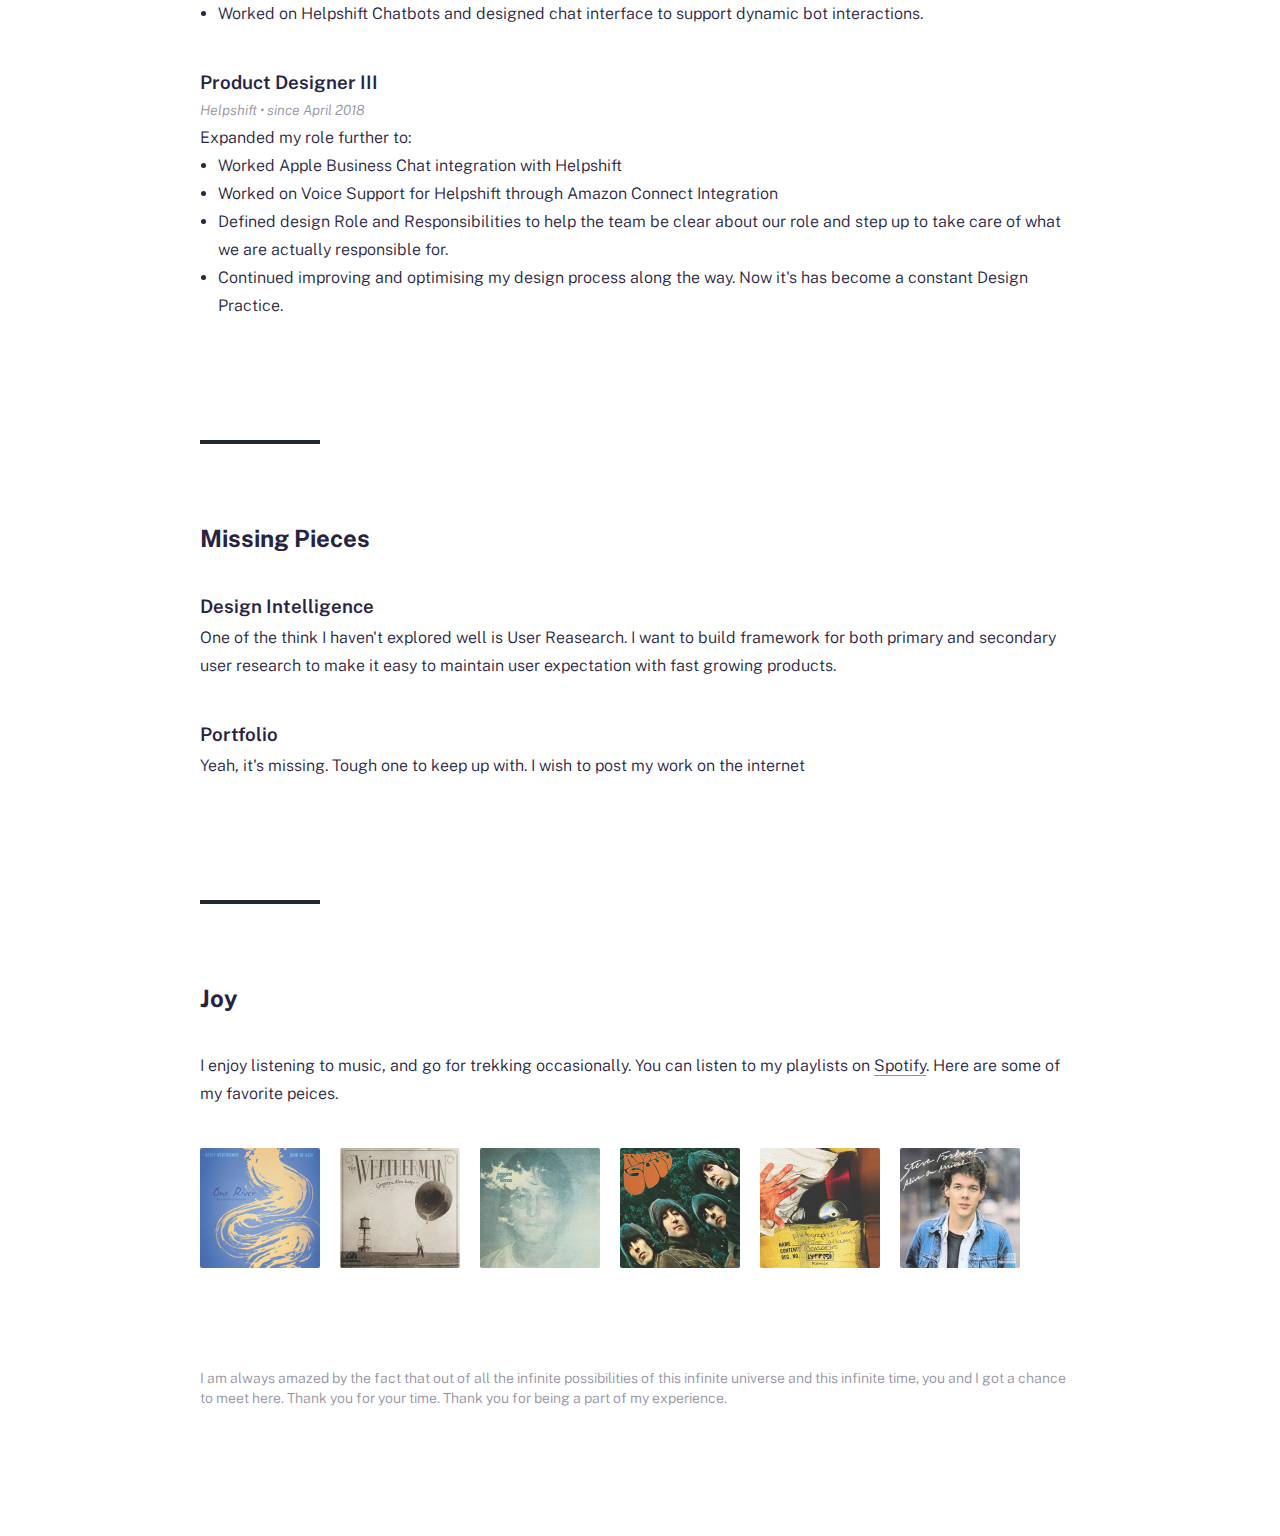
==== commit 58645662: "Add images" ====
--- a/about/index.html
+++ b/about/index.html
@@ -195,22 +195,22 @@
             <div class="resume__gallery">
               <a class="resume__gallery-item" target="_blank"
                   href="https://www.youtube.com/watch?v=xG-3NpC30xA"
-                  style="background-image: url(/images/shivratri.png)"></a>
+                  style="background-image: url(/images/songs/shivratri.png)"></a>
               <a class="resume__gallery-item" target="_blank"
                   href="https://www.youtube.com/watch?v=dB4ZTGUsfxY"
-                  style="background-image: url(/images/the-universe.jpg)"></a>
+                  style="background-image: url(/images/songs/the-universe.png)"></a>
               <a class="resume__gallery-item" target="_blank"
                   href="https://www.youtube.com/watch?v=rAn-AWXtHv0"
-                  style="background-image: url(/images/imagine-remastered.jpg)"></a>
+                  style="background-image: url(/images/songs/imagine-remastered.png)"></a>
               <a class="resume__gallery-item" target="_blank"
                   href="https://www.youtube.com/watch?v=8scSwaKbE64"
-                  style="background-image: url(/images/nowhere-man.jpg)"></a>
+                  style="background-image: url(/images/songs/nowhere-man.png)"></a>
               <a class="resume__gallery-item" target="_blank"
                   href="https://www.youtube.com/watch?v=SlPhMPnQ58k"
-                  style="background-image: url(/images/memories-maroon.jpg)"></a>
+                  style="background-image: url(/images/songs/memories-maroon.png)"></a>
               <a class="resume__gallery-item" target="_blank"
                   href="https://www.youtube.com/watch?v=ZV27FvZjq-o"
-                  style="background-image: url(/images/it-isnt.jpg)"></a>
+                  style="background-image: url(/images/songs/it-isnt.png)"></a>
             </div>
           </div>
         </div>
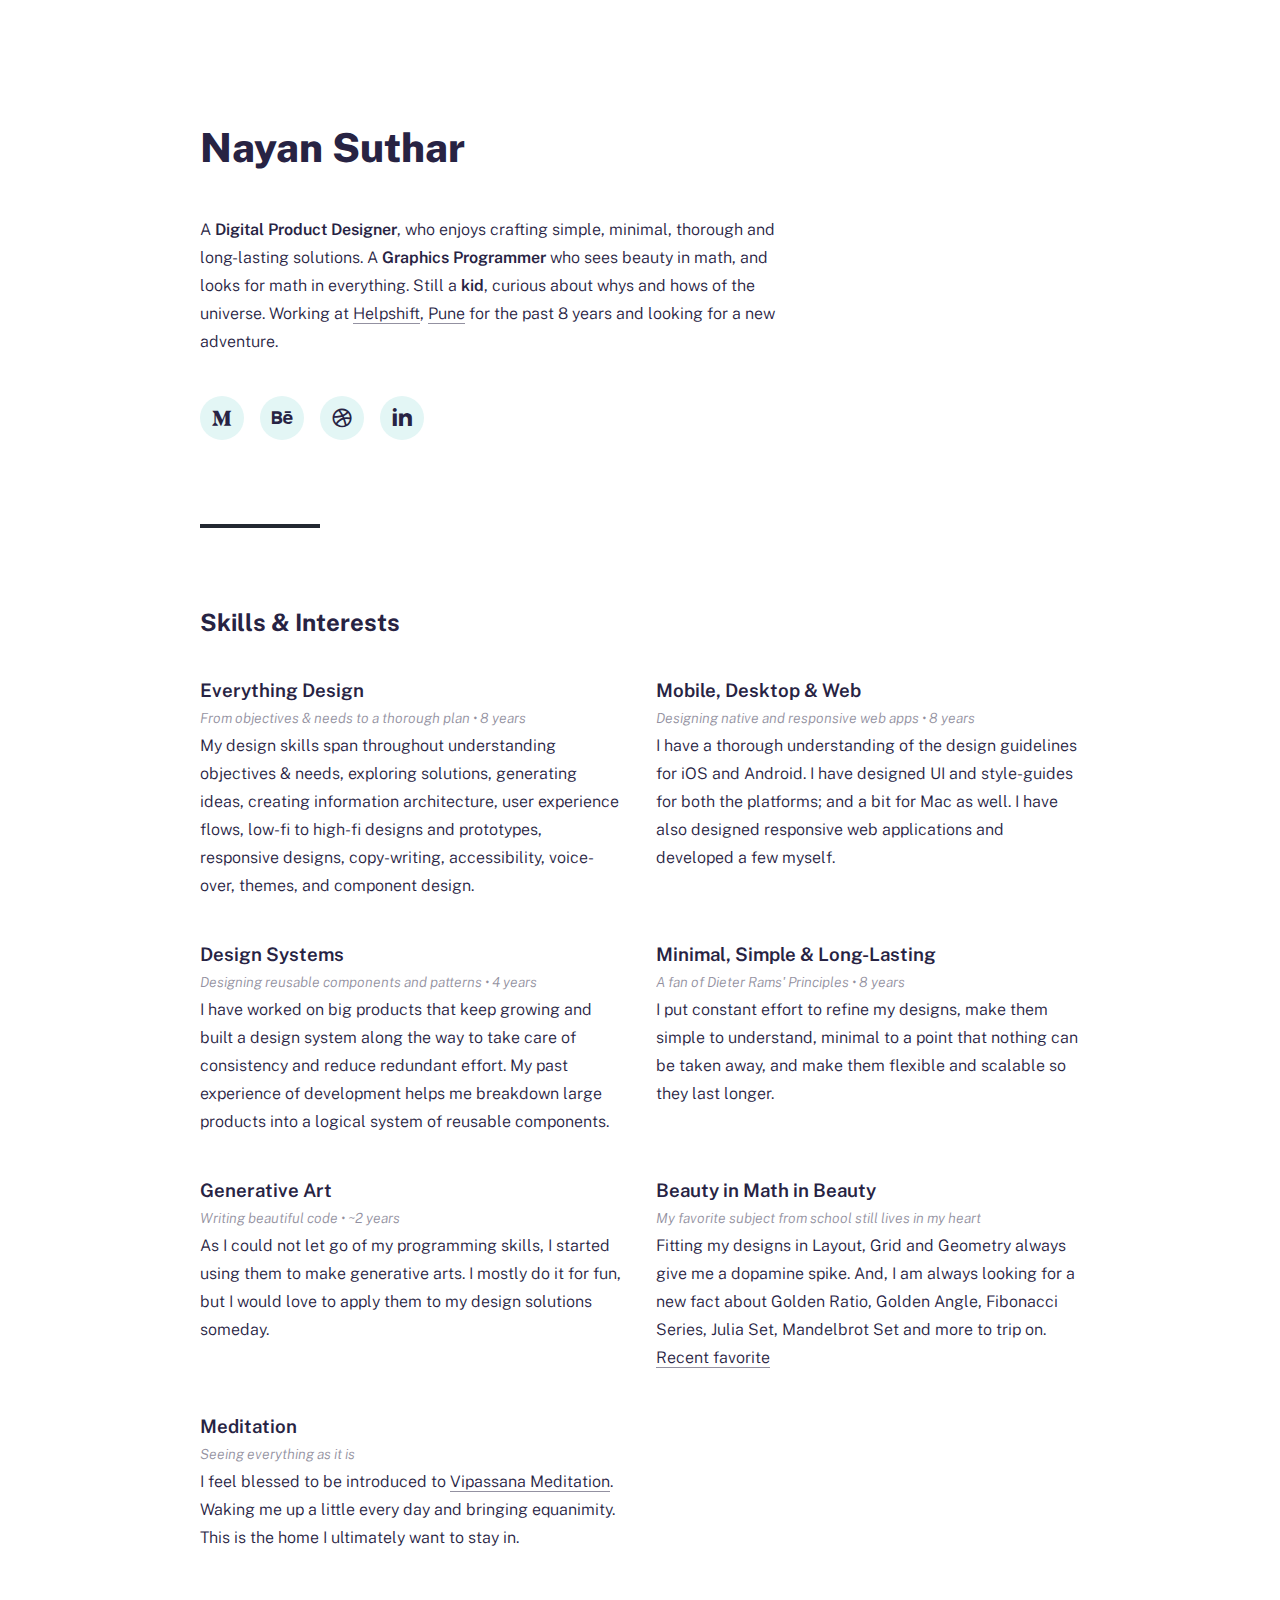
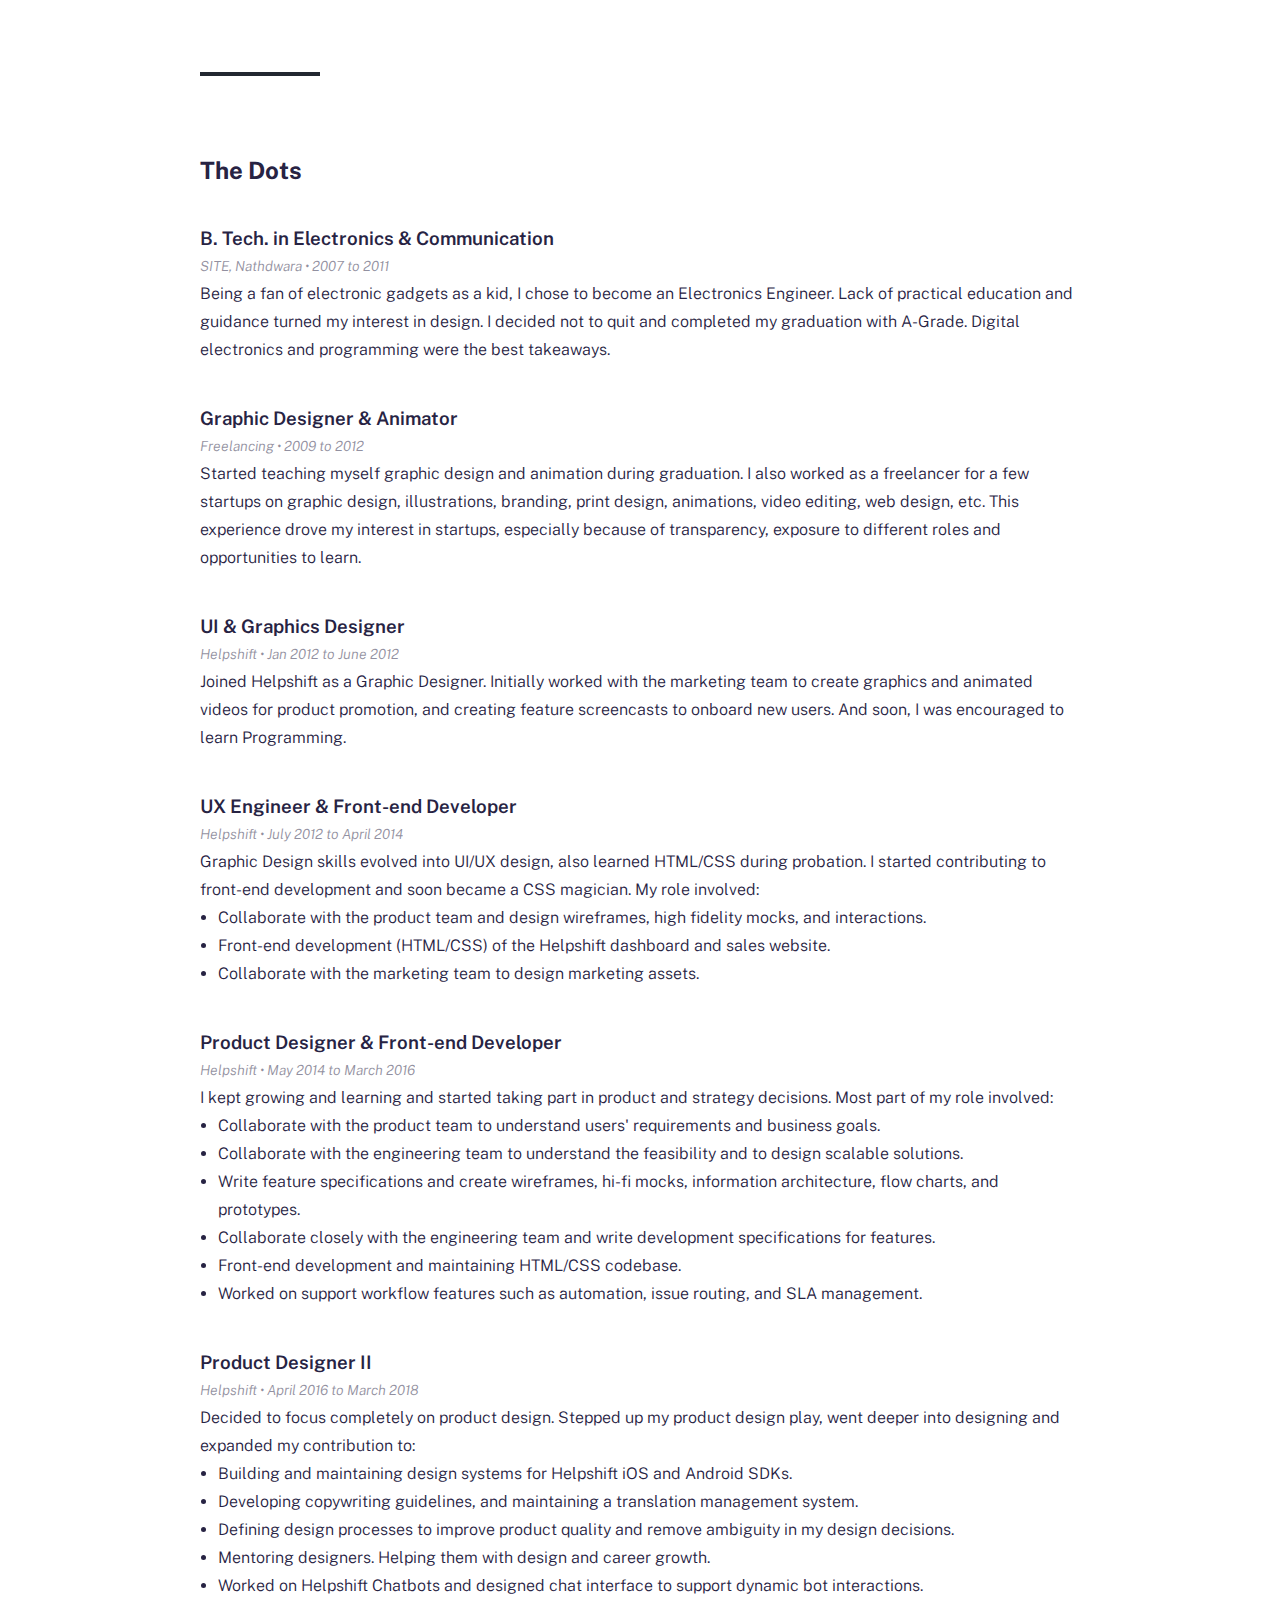
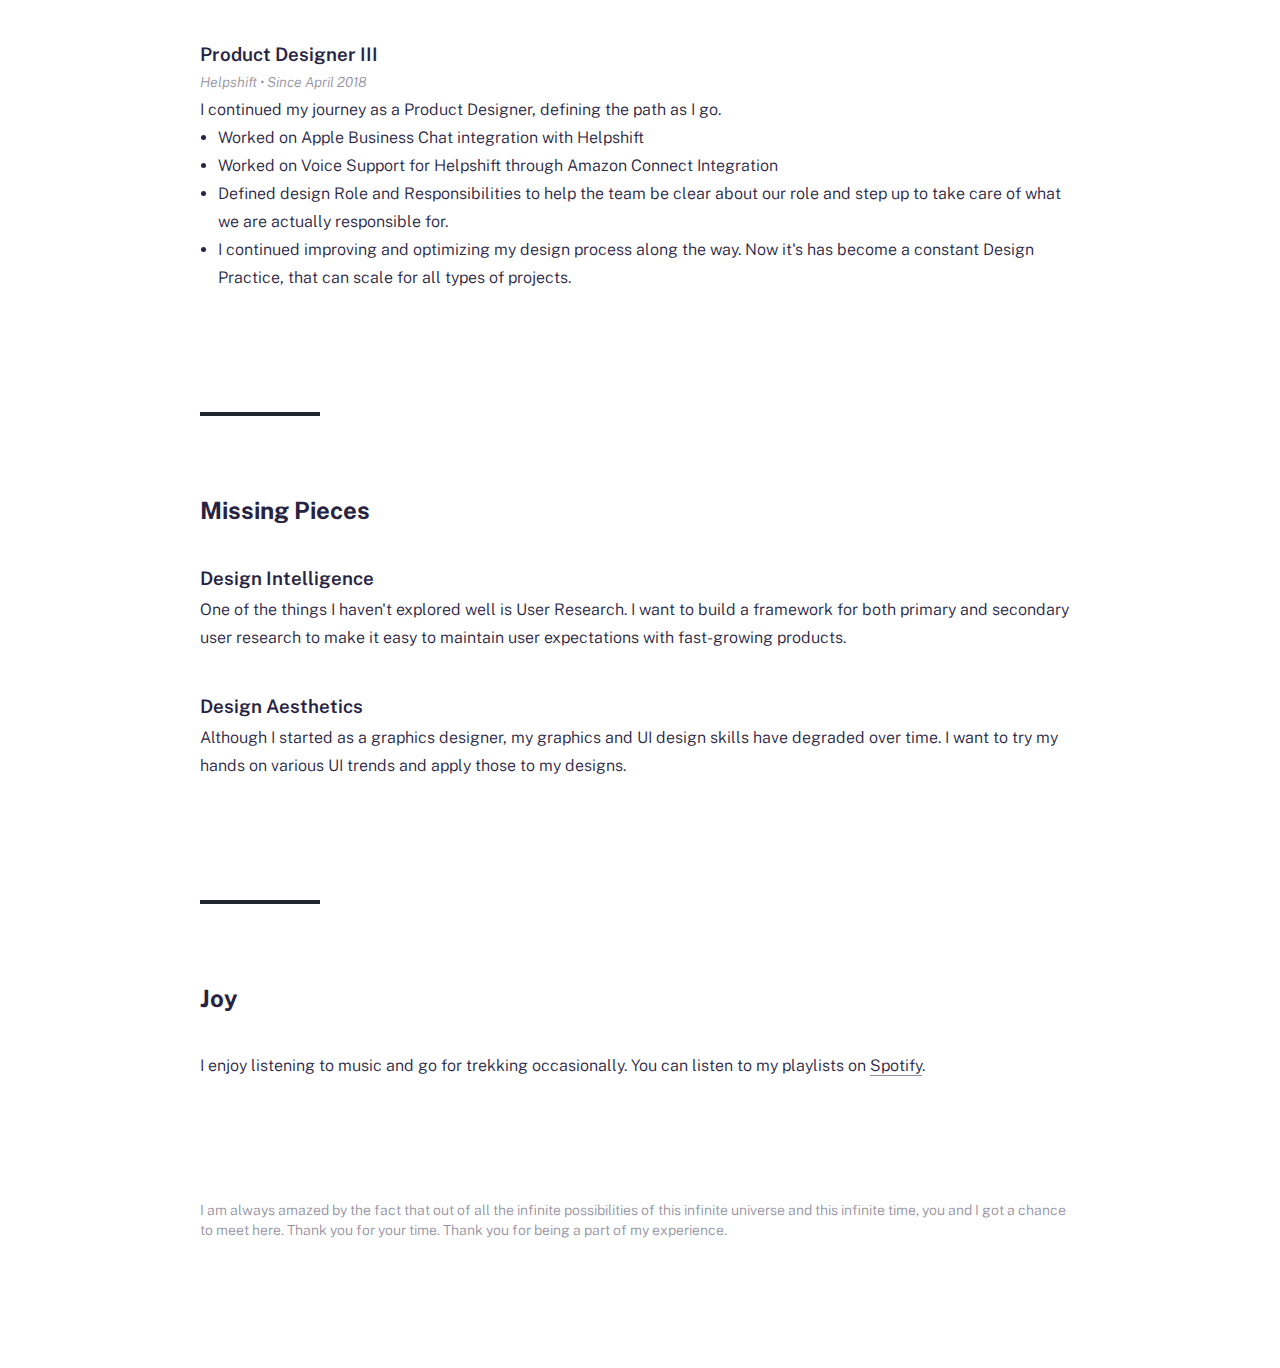
==== commit 4fa090b1: "Update about page" ====
--- a/about/index.html
+++ b/about/index.html
@@ -4,7 +4,7 @@
     <meta charset="utf-8">
     <meta name="viewport" content="width=device-width, initial-scale=1">
     <link href="https://fonts.googleapis.com/css?family=Public+Sans:300,600,700,800&display=swap" rel="stylesheet">
-    <link rel="shortcut icon" type="image/png" href="/images/favicon.png"/>
+    <link rel="shortcut icon" type="image/png" href="/images/common/favicon.png"/>
     <title>About Nayan Suthar</title>
     <link rel="stylesheet" href="/style.css">
   </head>
@@ -16,7 +16,7 @@
           <div class="profile">
               <h1 class="profile__name">Nayan Suthar</h1>
               <p class="profile__desc">
-                A <strong>Digital Product Designer</strong>, who enjoys crafting simple, minimal, thorough and long-lasting solutions. A <strong>Graphics Programmer</strong> who sees beauty in math, and looks for math in everything. Still a <strong>kid</strong>, curious about whys and hows of the universe. Working at <a href="https://helpshift.com" target="_blank">Helpshift</a>, <a href="https://goo.gl/maps/B87KmS21hD6sEqmP8" target="_blank">Pune</a> for past 8&nbsp;years and looking for a new adventure.</p>
+                A <strong>Digital Product Designer</strong>, who enjoys crafting simple, minimal, thorough and long-lasting solutions. A <strong>Graphics Programmer</strong> who sees beauty in math, and looks for math in everything. Still a <strong>kid</strong>, curious about whys and hows of the universe. Working at <a href="https://helpshift.com" target="_blank">Helpshift</a>, <a href="https://goo.gl/maps/B87KmS21hD6sEqmP8" target="_blank">Pune</a> for the past 8&nbsp;years and looking for a new adventure.</p>
               <div class="profile__links-wrapper">
                 <a class="profile__link" target="_blank"
                   href="https://medium.com/@nynsuthar" ><span>&#xF002;</span></a>
@@ -51,12 +51,12 @@
           <div class="column column--6 column--medium-12">
             <h3 class="resume__item-title">Everything Design</h3>
             <small class="resume__item-info">From objectives & needs to a thorough plan • 8 years</small>
-            <p class="resume__item-desc">My design skills span throughout understanding objectives & needs, exploring solutions, generating ideas, creating information architecture, user experience flows, low-fi to high-fi designs and prototypes, responsive designs, copy-writting, accessibility, voice-over, themes, and component design.</p>
+            <p class="resume__item-desc">My design skills span throughout understanding objectives & needs, exploring solutions, generating ideas, creating information architecture, user experience flows, low-fi to high-fi designs and prototypes, responsive designs, copy-writing, accessibility, voice-over, themes, and component design.</p>
           </div>
           <div class="column column--6 column--medium-12">
             <h3 class="resume__item-title">Mobile, Desktop & Web</h3>
             <small class="resume__item-info">Designing native and responsive web apps • 8 years</small>
-            <p class="resume__item-desc">I have thorough understanding for design guidelines for iOS and Android. I have designed UI and style-guides for both the platforms; and a bit for Mac as well. I have also designed responsive web applications and developed a few myself.</p>
+            <p class="resume__item-desc">I have a thorough understanding of the design guidelines for iOS and Android. I have designed UI and style-guides for both the platforms; and a bit for Mac as well. I have also designed responsive web applications and developed a few myself.</p>
           </div>
         </div>
 
@@ -64,12 +64,12 @@
           <div class="column column--6 column--medium-12">
             <h3 class="resume__item-title">Design Systems</h3>
             <small class="resume__item-info">Designing reusable components and patterns • 4 years</small>
-            <p class="resume__item-desc">I have worked on big products that keep growing, and built a design system along the way to take care of consistancy and reduce redundant effort. My past experince of development helps me breakdown large products into a logical system of reusable component & compositions.</p>
+            <p class="resume__item-desc">I have worked on big products that keep growing and built a design system along the way to take care of consistency and reduce redundant effort. My past experience of development helps me breakdown large products into a logical system of reusable components.</p>
           </div>
           <div class="column column--6 column--medium-12">
             <h3 class="resume__item-title">Minimal, Simple & Long-Lasting</h3>
             <small class="resume__item-info">A fan of Dieter Rams' Principles • 8 years</small>
-            <p class="resume__item-desc">I put constent effort to refine my designs, make them simple to understand, minimal to a point that nothing can be taken away, and make them flexible and scalable so they last longer.</p>
+            <p class="resume__item-desc">I put constant effort to refine my designs, make them simple to understand, minimal to a point that nothing can be taken away, and make them flexible and scalable so they last longer.</p>
           </div>
         </div>
 
@@ -77,20 +77,20 @@
           <div class="column column--6 column--medium-12">
             <h3 class="resume__item-title">Generative Art</h3>
             <small class="resume__item-info">Writing beautiful code • ~2 years</small>
-            <p class="resume__item-desc">As I could not let go of my programing skills, I started using them to make generative arts. I mostly do it for fun, but I would love to apply them in my design solutions some day.</p>
+            <p class="resume__item-desc">As I could not let go of my programming skills, I started using them to make generative arts. I mostly do it for fun, but I would love to apply them to my design solutions someday.</p>
           </div>
 
           <div class="column column--6 column--medium-12">
             <h3 class="resume__item-title">Beauty in Math in Beauty</h3>
             <small class="resume__item-info">My favorite subject from school still lives in my heart</small>
-            <p class="resume__item-desc">Fitting my designs in Layout, Grid and Geometry always give me a dopamine spike. And, I am always looking for a new fact about Golden Ratio, Golden Angle, Fibonaci Series, Julia Set, Mandelbrot Set and more to trip on. <a href="https://www.youtube.com/watch?v=ovJcsL7vyrk" target="_blank">Recent favorite</a></p>
+            <p class="resume__item-desc">Fitting my designs in Layout, Grid and Geometry always give me a dopamine spike. And, I am always looking for a new fact about Golden Ratio, Golden Angle, Fibonacci Series, Julia Set, Mandelbrot Set and more to trip on. <a href="https://www.youtube.com/watch?v=ovJcsL7vyrk" target="_blank">Recent favorite</a></p>
           </div>
         </div>
         <div class="row">
           <div class="column column--6 column--medium-12">
             <h3 class="resume__item-title">Meditation</h3>
             <small class="resume__item-info">Seeing everything as it is</small>
-            <p class="resume__item-desc">I feel blessed to be introduced to <a href="https://www.dhamma.org/en-US/about/vipassana" target="_blank">Vipassana Meditation</a>. Waking me up a little eveyday and bringing equanimity. This is the home I altimately want to stay in.</p>
+            <p class="resume__item-desc">I feel blessed to be introduced to <a href="https://www.dhamma.org/en-US/about/vipassana" target="_blank">Vipassana Meditation</a>. Waking me up a little every day and bringing equanimity. This is the home I ultimately want to stay in.</p>
           </div>
         </div>
       </div>
@@ -108,56 +108,56 @@
 
             <h3 class="resume__item-title">B. Tech. in Electronics & Communication</h3>
             <small class="resume__item-info">SITE, Nathdwara • 2007 to 2011</small>
-            <p class="resume__item-desc">Being a fan of electronic gadgets as a kid, I chose to become Electronics Engineer. Lack of practical education and guidance turned my interest towards design. Decided not to quit and completed my graduation with A-Grade. Digital electronics and programming were the best takeaways. </p>
+            <p class="resume__item-desc">Being a fan of electronic gadgets as a kid, I chose to become an Electronics Engineer. Lack of practical education and guidance turned my interest in design. I decided not to quit and completed my graduation with A-Grade. Digital electronics and programming were the best takeaways. </p>
 
             <h3 class="resume__item-title">Graphic	Designer	&	Animator</h3>
-            <small class="resume__item-info">Freelance • 2009 to 2012</small>
-            <p class="resume__item-desc">Started teaching myself graphic design and animation during graduation. Also worked as a freelancer for a few startups on graphic design, illustrations, branding, print design, animations, video editing, web design, etc. This experience drove my interest towards startups, specially because of transparency, exposure to different roles and opportunities to learn. </p>
+            <small class="resume__item-info">Freelancing • 2009 to 2012</small>
+            <p class="resume__item-desc">Started teaching myself graphic design and animation during graduation. I also worked as a freelancer for a few startups on graphic design, illustrations, branding, print design, animations, video editing, web design, etc. This experience drove my interest in startups, especially because of transparency, exposure to different roles and opportunities to learn. </p>
 
             <h3 class="resume__item-title">UI & Graphics Designer</h3>
             <small class="resume__item-info">Helpshift • Jan 2012 to June 2012</small>
-            <p class="resume__item-desc">Joined Helpshift as a Graphic Designer. Initially worked with marketing team to create graphics and animated videos for product promotion, and creating feature screencasts to on-board new users. And soon, I was encouraged to learn programming.</p>
+            <p class="resume__item-desc">Joined Helpshift as a Graphic Designer. Initially worked with the marketing team to create graphics and animated videos for product promotion, and creating feature screencasts to onboard new users. And soon, I was encouraged to learn Programming.</p>
 
             <h3 class="resume__item-title">UX	Engineer & Front-end Developer</h3>
             <small class="resume__item-info">Helpshift • July 2012 to April 2014</small>
-            <p class="resume__item-desc--last">Graphic Design skills evolved into UI/UX design, also learned HTML/CSS during probation. Started contributing to front-end development and soon became a CSS magician. My role involed:</p>
-            <ul class="resume__item-list">
-              <li class="resume__item-point">Collaborate with product team and design wireframes, high fidelity mocks and interactions.</li>
-              <li class="resume__item-point">Front-end development (HTML/CSS) of Helpshift dashboard and sales website.</li>
-              <li class="resume__item-point">Collaborate with marketing team to design marketing assets.</li>
+            <p class="resume__item-desc--last">Graphic Design skills evolved into UI/UX design, also learned HTML/CSS during probation. I started contributing to front-end development and soon became a CSS magician. My role involved:</p>
+            <ul class="resume__item-list">
+              <li class="resume__item-point">Collaborate with the product team and design wireframes, high fidelity mocks, and interactions.</li>
+              <li class="resume__item-point">Front-end development (HTML/CSS) of the Helpshift dashboard and sales website.</li>
+              <li class="resume__item-point">Collaborate with the marketing team to design marketing assets.</li>
             </ul>
 
             <h3 class="resume__item-title">Product Designer & Front-end Developer</h3>
             <small class="resume__item-info">Helpshift • May 2014 to March 2016</small>
-            <p class="resume__item-desc--last">Kept growing and learning, and started taking part in product and stretegy decisions. Most part of my role involved:</p>
-            <ul class="resume__item-list">
-              <li class="resume__item-point">Collaborate with product team to understand users requirements and business goals.</li>
-              <li class="resume__item-point">Collaborate with engineering team to understand the feasibility and design scalable solutions.</li>
-              <li class="resume__item-point">Write feature specifications and create wireframes, hi-fi mocks, information architecture, flow charts and prototypes.</li>
-              <li class="resume__item-point">Collaborate closely with engineering team and write development specifications for features.</li>
+            <p class="resume__item-desc--last">I kept growing and learning and started taking part in product and strategy decisions. Most part of my role involved:</p>
+            <ul class="resume__item-list">
+              <li class="resume__item-point">Collaborate with the product team to understand users' requirements and business goals.</li>
+              <li class="resume__item-point">Collaborate with the engineering team to understand the feasibility and to design scalable solutions.</li>
+              <li class="resume__item-point">Write feature specifications and create wireframes, hi-fi mocks, information architecture, flow charts, and prototypes.</li>
+              <li class="resume__item-point">Collaborate closely with the engineering team and write development specifications for features.</li>
               <li class="resume__item-point">Front-end development and maintaining HTML/CSS codebase.</li>
-              <li class="resume__item-point">Worked on support workflow features such as automations, issue rounting and SLA management.</li>
+              <li class="resume__item-point">Worked on support workflow features such as automation, issue routing, and SLA management.</li>
             </ul>
 
             <h3 class="resume__item-title">Product Designer II</h3>
             <small class="resume__item-info">Helpshift • April 2016 to March 2018</small>
-            <p class="resume__item-desc--last">Decided to focus completely on product design. Stepped up my product design play, went deeper into design and expanded my contribution to:</p>
+            <p class="resume__item-desc--last">Decided to focus completely on product design. Stepped up my product design play, went deeper into designing and expanded my contribution to:</p>
             <ul class="resume__item-list">
               <li class="resume__item-point">Building and maintaining design systems for Helpshift iOS and Android SDKs.</li>
-              <li class="resume__item-point">Developing copy writing guidelines, and maintaining translation management system.</li>
+              <li class="resume__item-point">Developing copywriting guidelines, and maintaining a translation management system.</li>
               <li class="resume__item-point">Defining design processes to improve product quality and remove ambiguity in my design decisions.</li>
-              <li class="resume__item-point">Mentoring designers. Helping them with design and career growth</li>
+              <li class="resume__item-point">Mentoring designers. Helping them with design and career growth.</li>
               <li class="resume__item-point">Worked on Helpshift Chatbots and designed chat interface to support dynamic bot interactions.</li>
             </ul>
 
             <h3 class="resume__item-title">Product Designer III</h3>
-            <small class="resume__item-info">Helpshift • since April 2018</small>
-            <p class="resume__item-desc--last">Expanded my role further to:</p>
-            <ul class="resume__item-list">
-              <li class="resume__item-point">Worked Apple Business Chat integration with Helpshift</li>
+            <small class="resume__item-info">Helpshift • Since April 2018</small>
+            <p class="resume__item-desc--last">I continued my journey as a Product Designer, defining the path as I go.</p>
+            <ul class="resume__item-list">
+              <li class="resume__item-point">Worked on Apple Business Chat integration with Helpshift</li>
               <li class="resume__item-point">Worked on Voice Support for Helpshift through Amazon Connect Integration</li>
               <li class="resume__item-point">Defined design Role and Responsibilities to help the team be clear about our role and step up to take care of what we are actually responsible for.</li>
-              <li class="resume__item-point">Continued improving and optimising my design process along the way. Now it's has become a constant Design Practice.</li>
+              <li class="resume__item-point">I continued improving and optimizing my design process along the way. Now it's has become a constant Design Practice, that can scale for all types of projects.</li>
             </ul>
           </div>
         </div>
@@ -174,9 +174,9 @@
           <div class="resume">
             <h2 class="resume__section-title">Missing Pieces</h2>
             <h3 class="resume__item-title">Design Intelligence</h3>
-            <p class="resume__item-desc">One of the think I haven't explored well is User Reasearch. I want to build framework for both primary and secondary user research to make it easy to maintain user expectation with fast growing products.</p>
-            <h3 class="resume__item-title">Portfolio</h3>
-            <p class="resume__item-desc">Yeah, it's missing. Tough one to keep up with. I wish to post my work on the internet</p>
+            <p class="resume__item-desc">One of the things I haven't explored well is User Research. I want to build a framework for both primary and secondary user research to make it easy to maintain user expectations with fast-growing products.</p>
+            <h3 class="resume__item-title">Design Aesthetics</h3>
+            <p class="resume__item-desc">Although I started as a graphics designer, my graphics and UI design skills have degraded over time. I want to try my hands on various UI trends and apply those to my designs.</p>
           </div>
         </div>
       </div>
@@ -191,8 +191,8 @@
         <div class="column column--12">
           <div class="resume">
             <h2 class="resume__section-title">Joy</h2>
-            <p class="resume__item-desc">I enjoy listening to music, and go for trekking occasionally. You can listen to my playlists on <a href="https://open.spotify.com/user/wkib2krv52566p0mo8jtam775?si=GufqLokTS2-xX3xCPzLFsg" target="_blank">Spotify</a>. Here are some of my favorite peices.</p>
-            <div class="resume__gallery">
+            <p class="resume__item-desc">I enjoy listening to music and go for trekking occasionally. You can listen to my playlists on <a href="https://open.spotify.com/user/wkib2krv52566p0mo8jtam775?si=GufqLokTS2-xX3xCPzLFsg" target="_blank">Spotify</a>.</p>
+            <div class="resume__gallery" style="display:none;">
               <a class="resume__gallery-item" target="_blank"
                   href="https://www.youtube.com/watch?v=xG-3NpC30xA"
                   style="background-image: url(/images/songs/shivratri.png)"></a>
@@ -217,13 +217,6 @@
       </div>
 
 
-
-      <div class="row">
-        <div class="column column--12">
-
-        </div>
-      </div>
-
       <div class="row">
         <div class="column column--12">
           <small class="footnote">I am always amazed by the fact that out of all the infinite possibilities of this infinite universe and this infinite time, you and I got a chance to meet here. Thank you for your time. Thank you for being a part of my experience.</small>
@@ -231,7 +224,5 @@
       </div>
 
     </div>
-
-    <script type="text/javascript" src="script.js"></script>
   </body>
 </html>
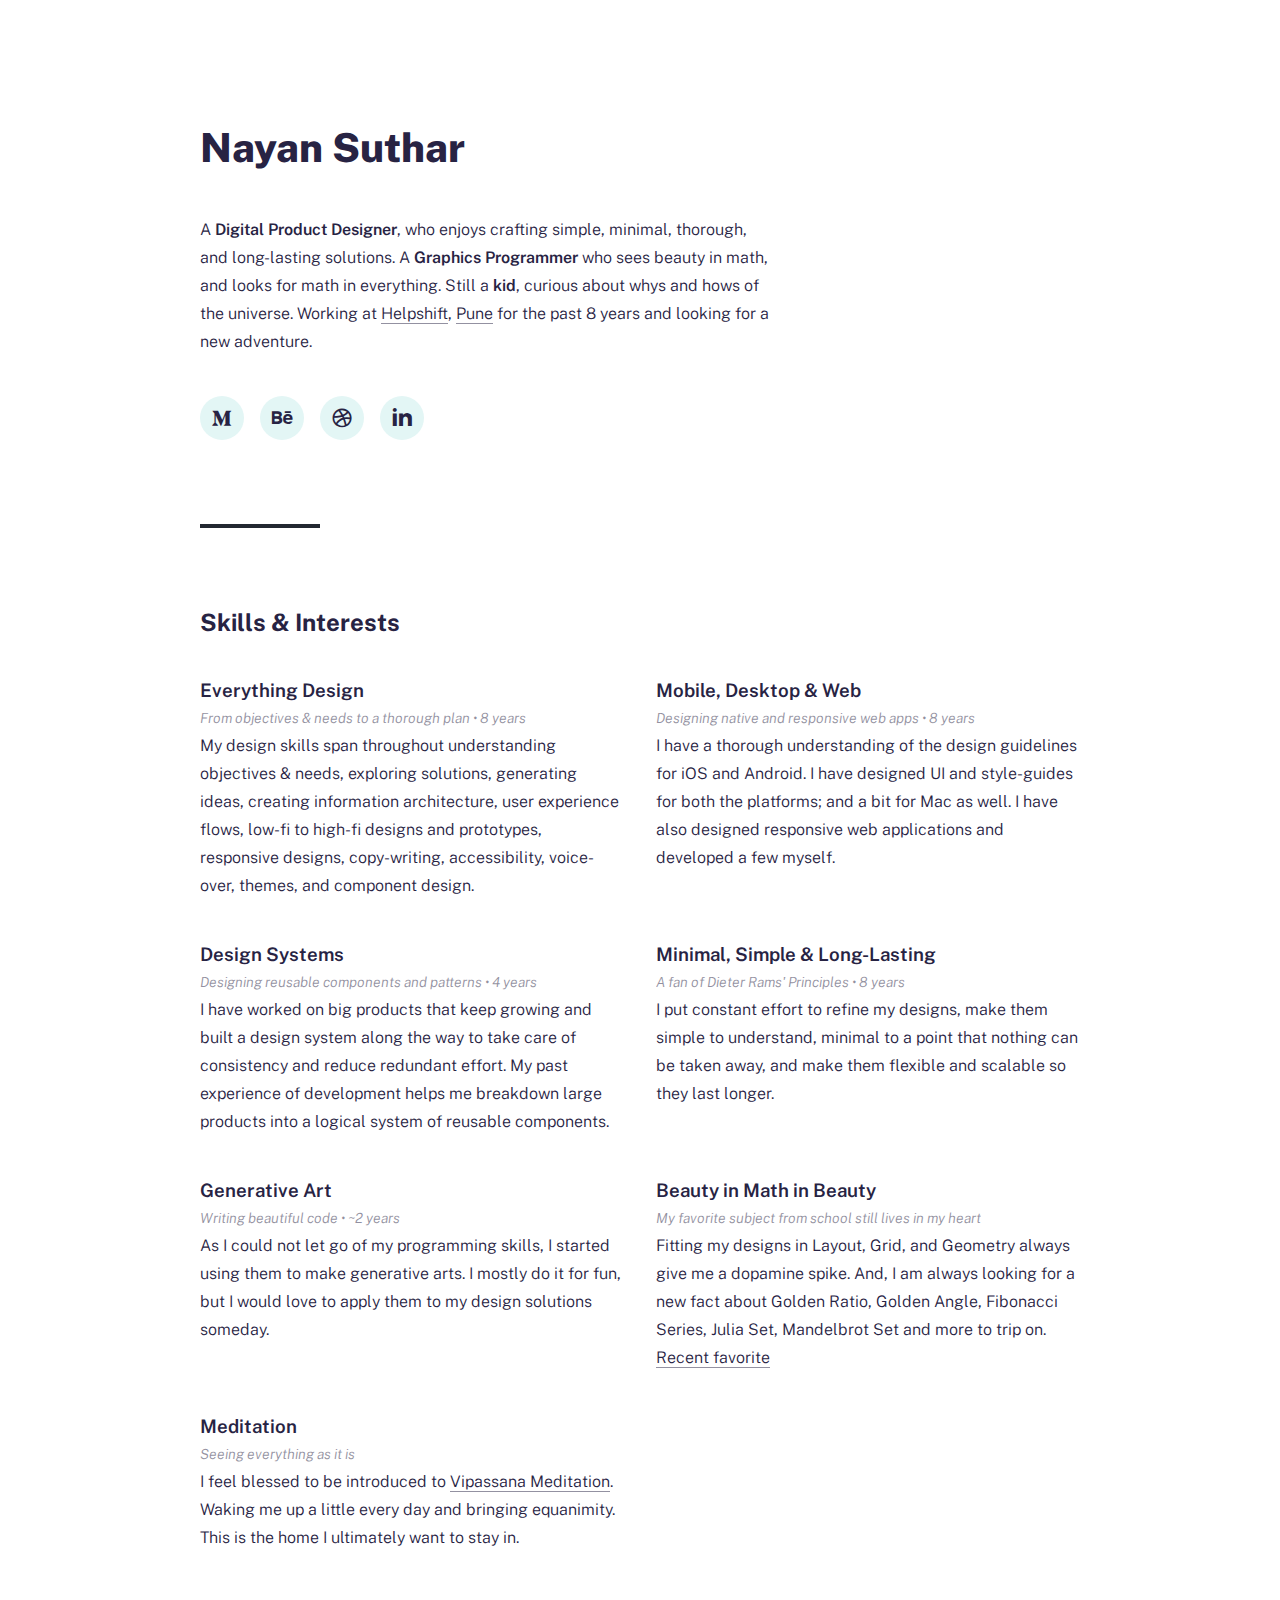
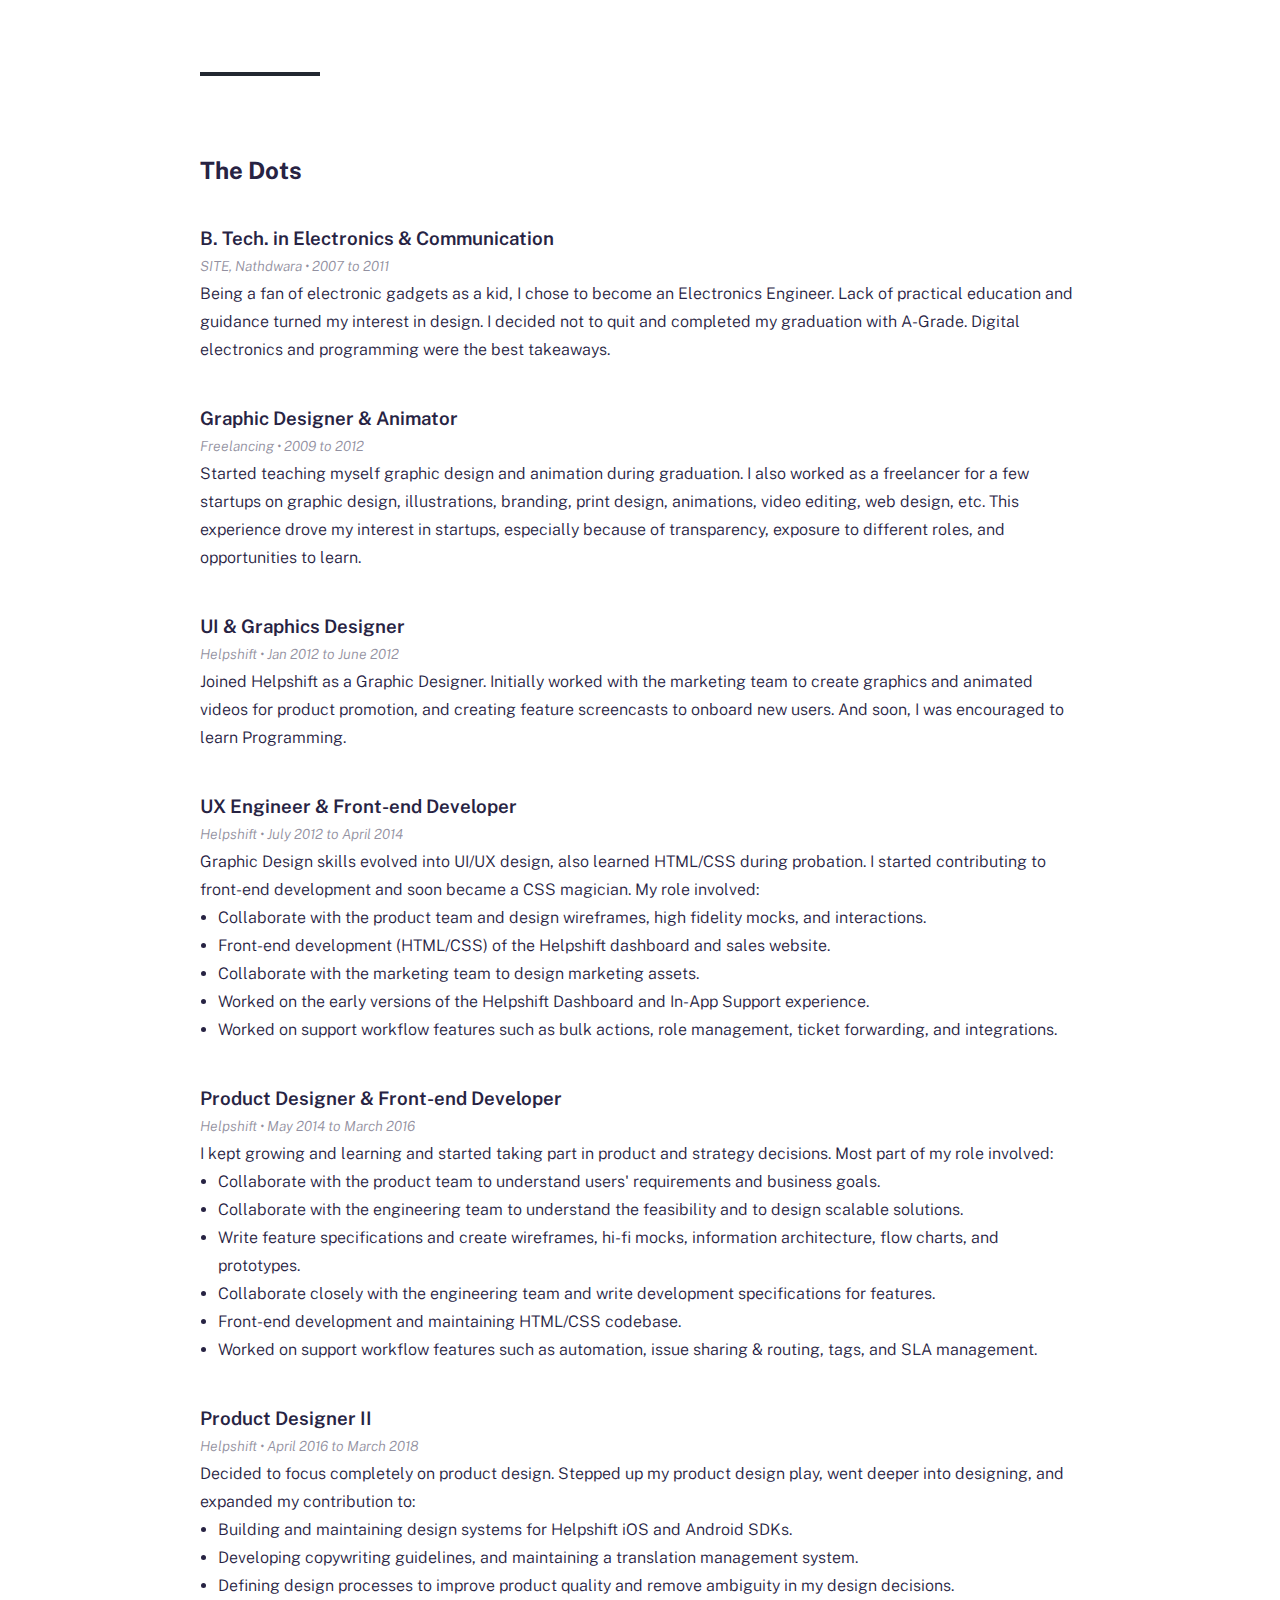
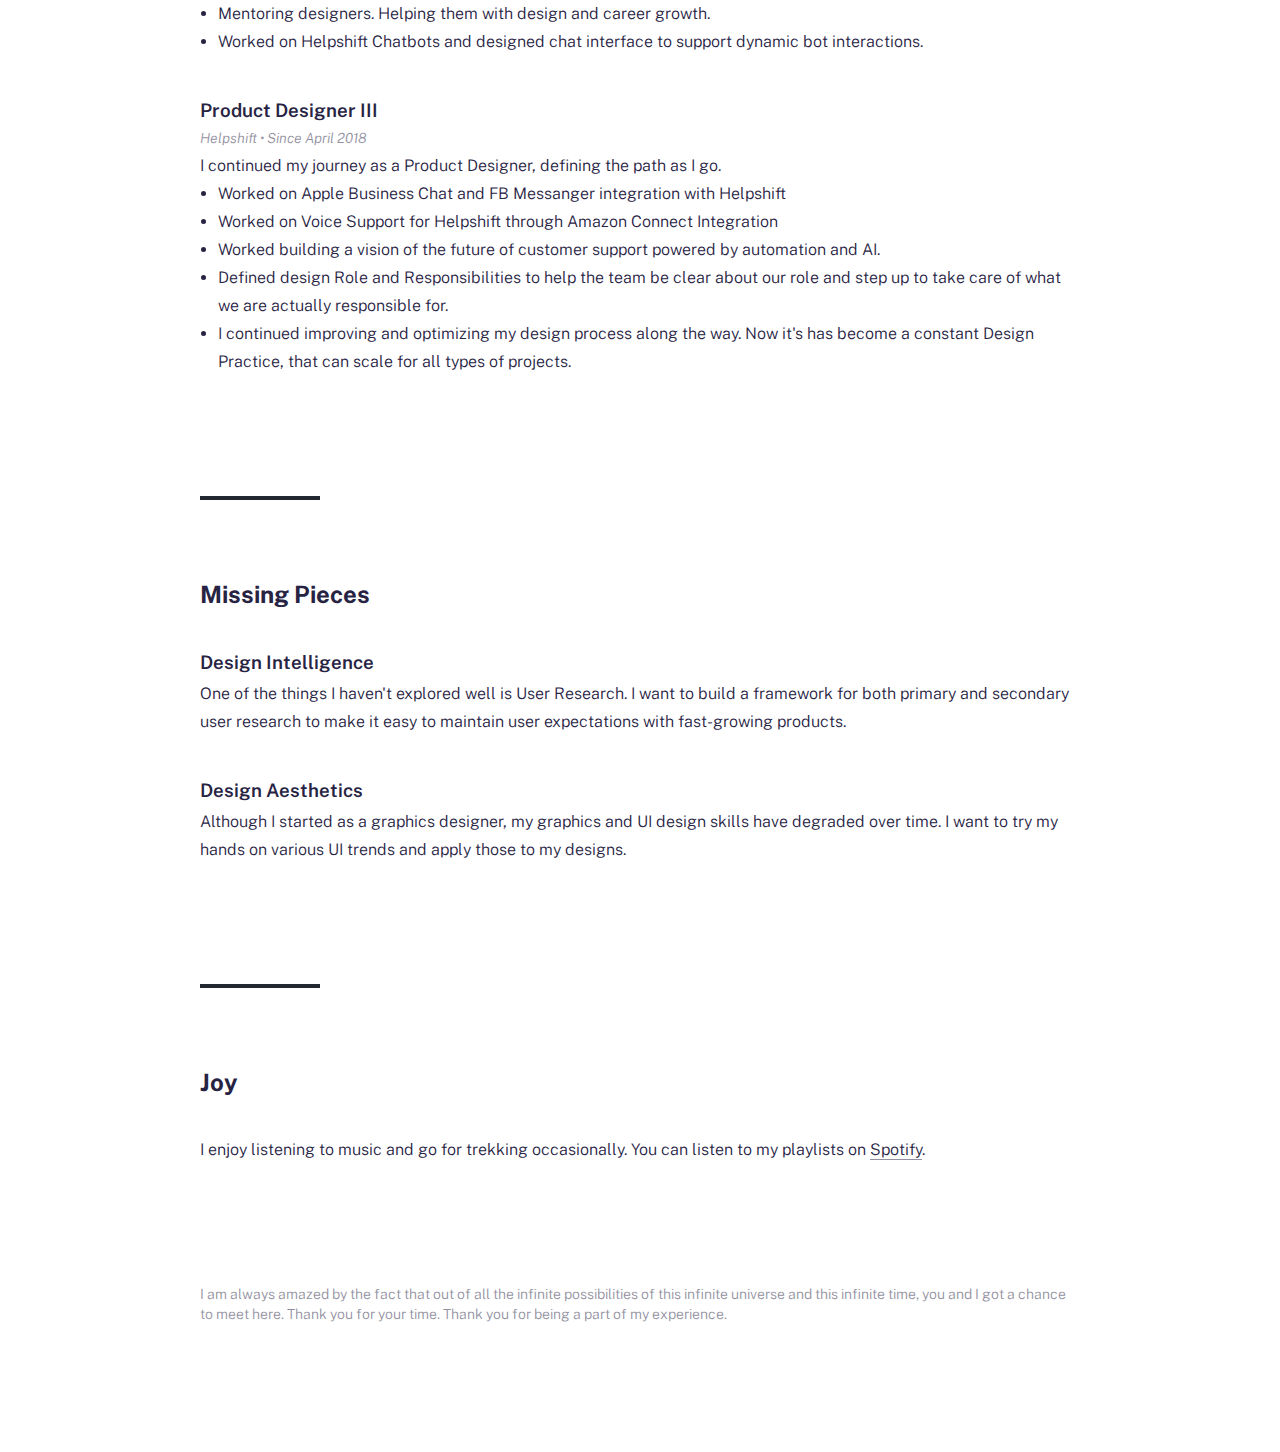
==== commit f5011a89: "Add important projects" ====
--- a/about/index.html
+++ b/about/index.html
@@ -16,7 +16,7 @@
           <div class="profile">
               <h1 class="profile__name">Nayan Suthar</h1>
               <p class="profile__desc">
-                A <strong>Digital Product Designer</strong>, who enjoys crafting simple, minimal, thorough and long-lasting solutions. A <strong>Graphics Programmer</strong> who sees beauty in math, and looks for math in everything. Still a <strong>kid</strong>, curious about whys and hows of the universe. Working at <a href="https://helpshift.com" target="_blank">Helpshift</a>, <a href="https://goo.gl/maps/B87KmS21hD6sEqmP8" target="_blank">Pune</a> for the past 8&nbsp;years and looking for a new adventure.</p>
+                A <strong>Digital Product Designer</strong>, who enjoys crafting simple, minimal, thorough, and long-lasting solutions. A <strong>Graphics Programmer</strong> who sees beauty in math, and looks for math in everything. Still a <strong>kid</strong>, curious about whys and hows of the universe. Working at <a href="https://helpshift.com" target="_blank">Helpshift</a>, <a href="https://goo.gl/maps/B87KmS21hD6sEqmP8" target="_blank">Pune</a> for the past 8&nbsp;years and looking for a new adventure.</p>
               <div class="profile__links-wrapper">
                 <a class="profile__link" target="_blank"
                   href="https://medium.com/@nynsuthar" ><span>&#xF002;</span></a>
@@ -83,7 +83,7 @@
           <div class="column column--6 column--medium-12">
             <h3 class="resume__item-title">Beauty in Math in Beauty</h3>
             <small class="resume__item-info">My favorite subject from school still lives in my heart</small>
-            <p class="resume__item-desc">Fitting my designs in Layout, Grid and Geometry always give me a dopamine spike. And, I am always looking for a new fact about Golden Ratio, Golden Angle, Fibonacci Series, Julia Set, Mandelbrot Set and more to trip on. <a href="https://www.youtube.com/watch?v=ovJcsL7vyrk" target="_blank">Recent favorite</a></p>
+            <p class="resume__item-desc">Fitting my designs in Layout, Grid, and Geometry always give me a dopamine spike. And, I am always looking for a new fact about Golden Ratio, Golden Angle, Fibonacci Series, Julia Set, Mandelbrot Set and more to trip on. <a href="https://www.youtube.com/watch?v=ovJcsL7vyrk" target="_blank">Recent favorite</a></p>
           </div>
         </div>
         <div class="row">
@@ -112,7 +112,7 @@
 
             <h3 class="resume__item-title">Graphic	Designer	&	Animator</h3>
             <small class="resume__item-info">Freelancing • 2009 to 2012</small>
-            <p class="resume__item-desc">Started teaching myself graphic design and animation during graduation. I also worked as a freelancer for a few startups on graphic design, illustrations, branding, print design, animations, video editing, web design, etc. This experience drove my interest in startups, especially because of transparency, exposure to different roles and opportunities to learn. </p>
+            <p class="resume__item-desc">Started teaching myself graphic design and animation during graduation. I also worked as a freelancer for a few startups on graphic design, illustrations, branding, print design, animations, video editing, web design, etc. This experience drove my interest in startups, especially because of transparency, exposure to different roles, and opportunities to learn. </p>
 
             <h3 class="resume__item-title">UI & Graphics Designer</h3>
             <small class="resume__item-info">Helpshift • Jan 2012 to June 2012</small>
@@ -125,6 +125,8 @@
               <li class="resume__item-point">Collaborate with the product team and design wireframes, high fidelity mocks, and interactions.</li>
               <li class="resume__item-point">Front-end development (HTML/CSS) of the Helpshift dashboard and sales website.</li>
               <li class="resume__item-point">Collaborate with the marketing team to design marketing assets.</li>
+              <li class="resume__item-point">Worked on the early versions of the Helpshift Dashboard and In-App Support experience.</li>
+              <li class="resume__item-point">Worked on support workflow features such as bulk actions, role management, ticket forwarding, and integrations. </li>
             </ul>
 
             <h3 class="resume__item-title">Product Designer & Front-end Developer</h3>
@@ -136,12 +138,12 @@
               <li class="resume__item-point">Write feature specifications and create wireframes, hi-fi mocks, information architecture, flow charts, and prototypes.</li>
               <li class="resume__item-point">Collaborate closely with the engineering team and write development specifications for features.</li>
               <li class="resume__item-point">Front-end development and maintaining HTML/CSS codebase.</li>
-              <li class="resume__item-point">Worked on support workflow features such as automation, issue routing, and SLA management.</li>
+              <li class="resume__item-point">Worked on support workflow features such as automation, issue sharing & routing, tags, and SLA management.</li>
             </ul>
 
             <h3 class="resume__item-title">Product Designer II</h3>
             <small class="resume__item-info">Helpshift • April 2016 to March 2018</small>
-            <p class="resume__item-desc--last">Decided to focus completely on product design. Stepped up my product design play, went deeper into designing and expanded my contribution to:</p>
+            <p class="resume__item-desc--last">Decided to focus completely on product design. Stepped up my product design play, went deeper into designing, and expanded my contribution to:</p>
             <ul class="resume__item-list">
               <li class="resume__item-point">Building and maintaining design systems for Helpshift iOS and Android SDKs.</li>
               <li class="resume__item-point">Developing copywriting guidelines, and maintaining a translation management system.</li>
@@ -154,8 +156,9 @@
             <small class="resume__item-info">Helpshift • Since April 2018</small>
             <p class="resume__item-desc--last">I continued my journey as a Product Designer, defining the path as I go.</p>
             <ul class="resume__item-list">
-              <li class="resume__item-point">Worked on Apple Business Chat integration with Helpshift</li>
+              <li class="resume__item-point">Worked on Apple Business Chat and FB Messanger integration with Helpshift</li>
               <li class="resume__item-point">Worked on Voice Support for Helpshift through Amazon Connect Integration</li>
+              <li class="resume__item-point">Worked building a vision of the future of customer support powered by automation and AI.</li>
               <li class="resume__item-point">Defined design Role and Responsibilities to help the team be clear about our role and step up to take care of what we are actually responsible for.</li>
               <li class="resume__item-point">I continued improving and optimizing my design process along the way. Now it's has become a constant Design Practice, that can scale for all types of projects.</li>
             </ul>
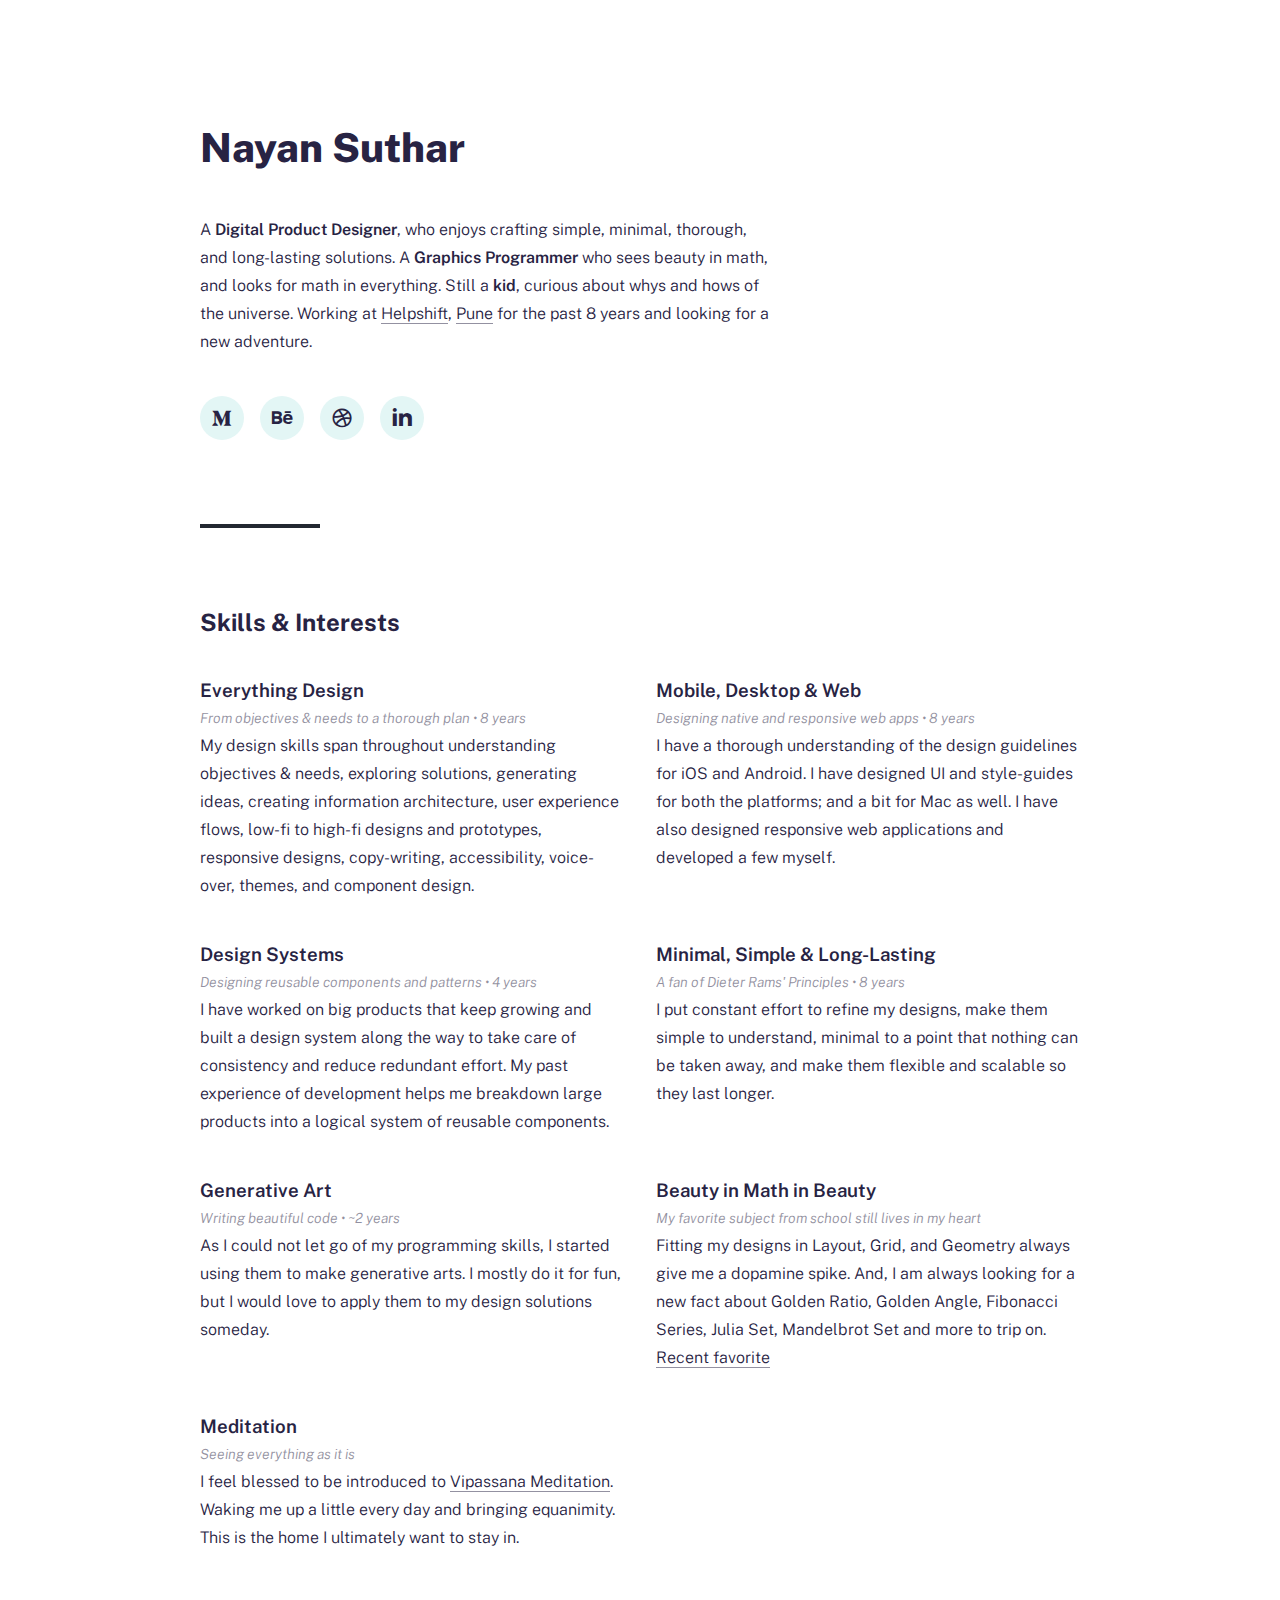
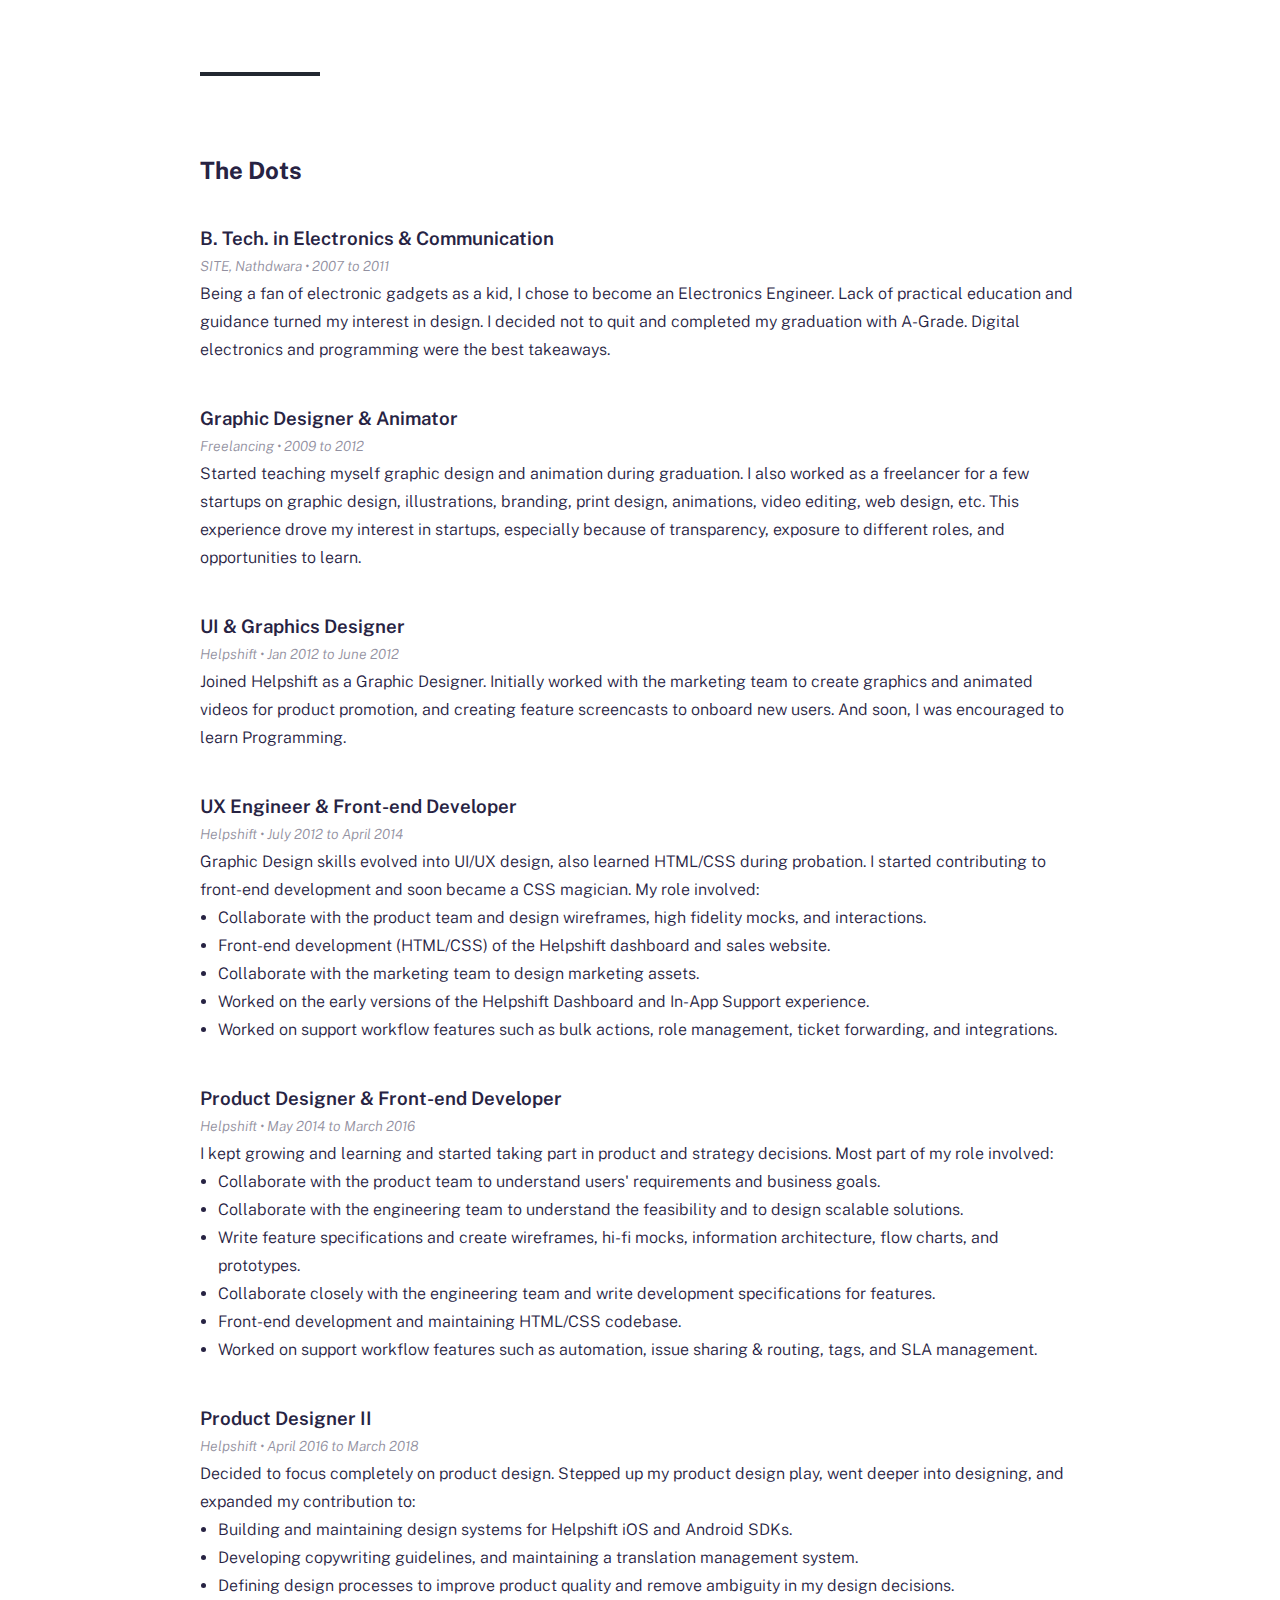
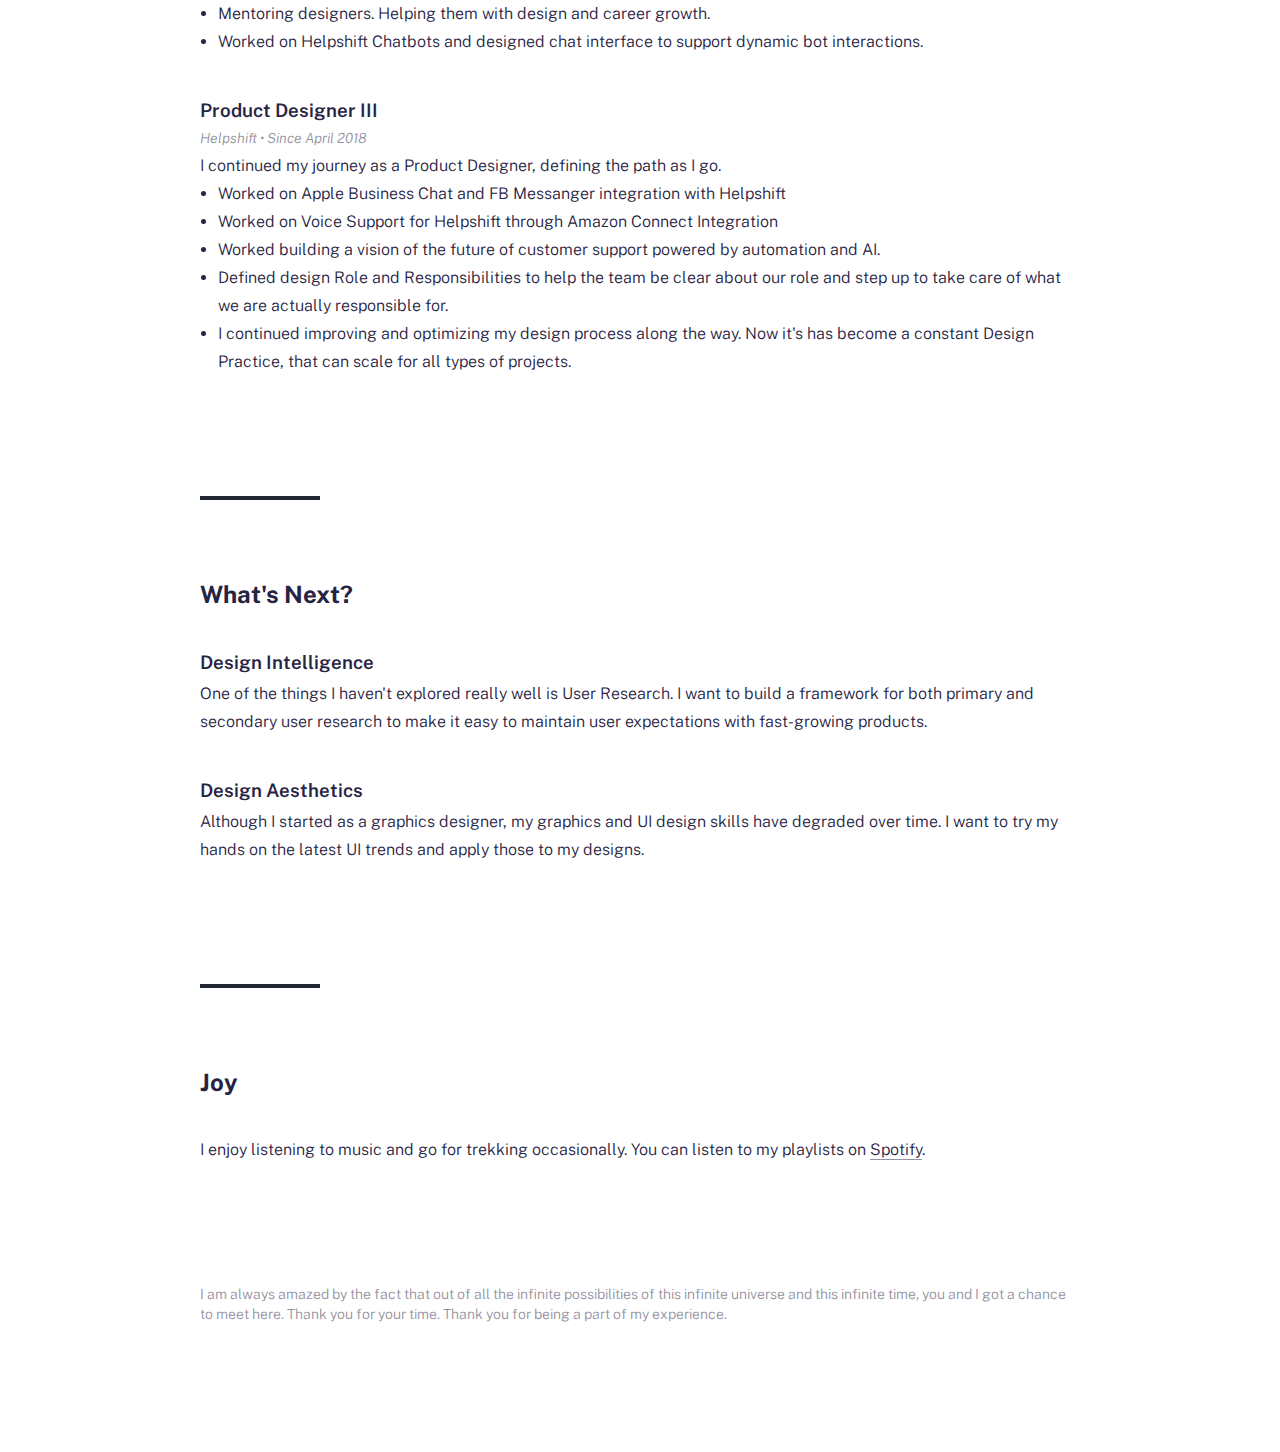
==== commit 9ede8f13: "Small copy fixes" ====
--- a/about/index.html
+++ b/about/index.html
@@ -175,11 +175,11 @@
       <div class="row">
         <div class="column column--12">
           <div class="resume">
-            <h2 class="resume__section-title">Missing Pieces</h2>
+            <h2 class="resume__section-title">What's Next?</h2>
             <h3 class="resume__item-title">Design Intelligence</h3>
-            <p class="resume__item-desc">One of the things I haven't explored well is User Research. I want to build a framework for both primary and secondary user research to make it easy to maintain user expectations with fast-growing products.</p>
+            <p class="resume__item-desc">One of the things I haven't explored really well is User Research. I want to build a framework for both primary and secondary user research to make it easy to maintain user expectations with fast-growing products.</p>
             <h3 class="resume__item-title">Design Aesthetics</h3>
-            <p class="resume__item-desc">Although I started as a graphics designer, my graphics and UI design skills have degraded over time. I want to try my hands on various UI trends and apply those to my designs.</p>
+            <p class="resume__item-desc">Although I started as a graphics designer, my graphics and UI design skills have degraded over time. I want to try my hands on the latest UI trends and apply those to my designs.</p>
           </div>
         </div>
       </div>
